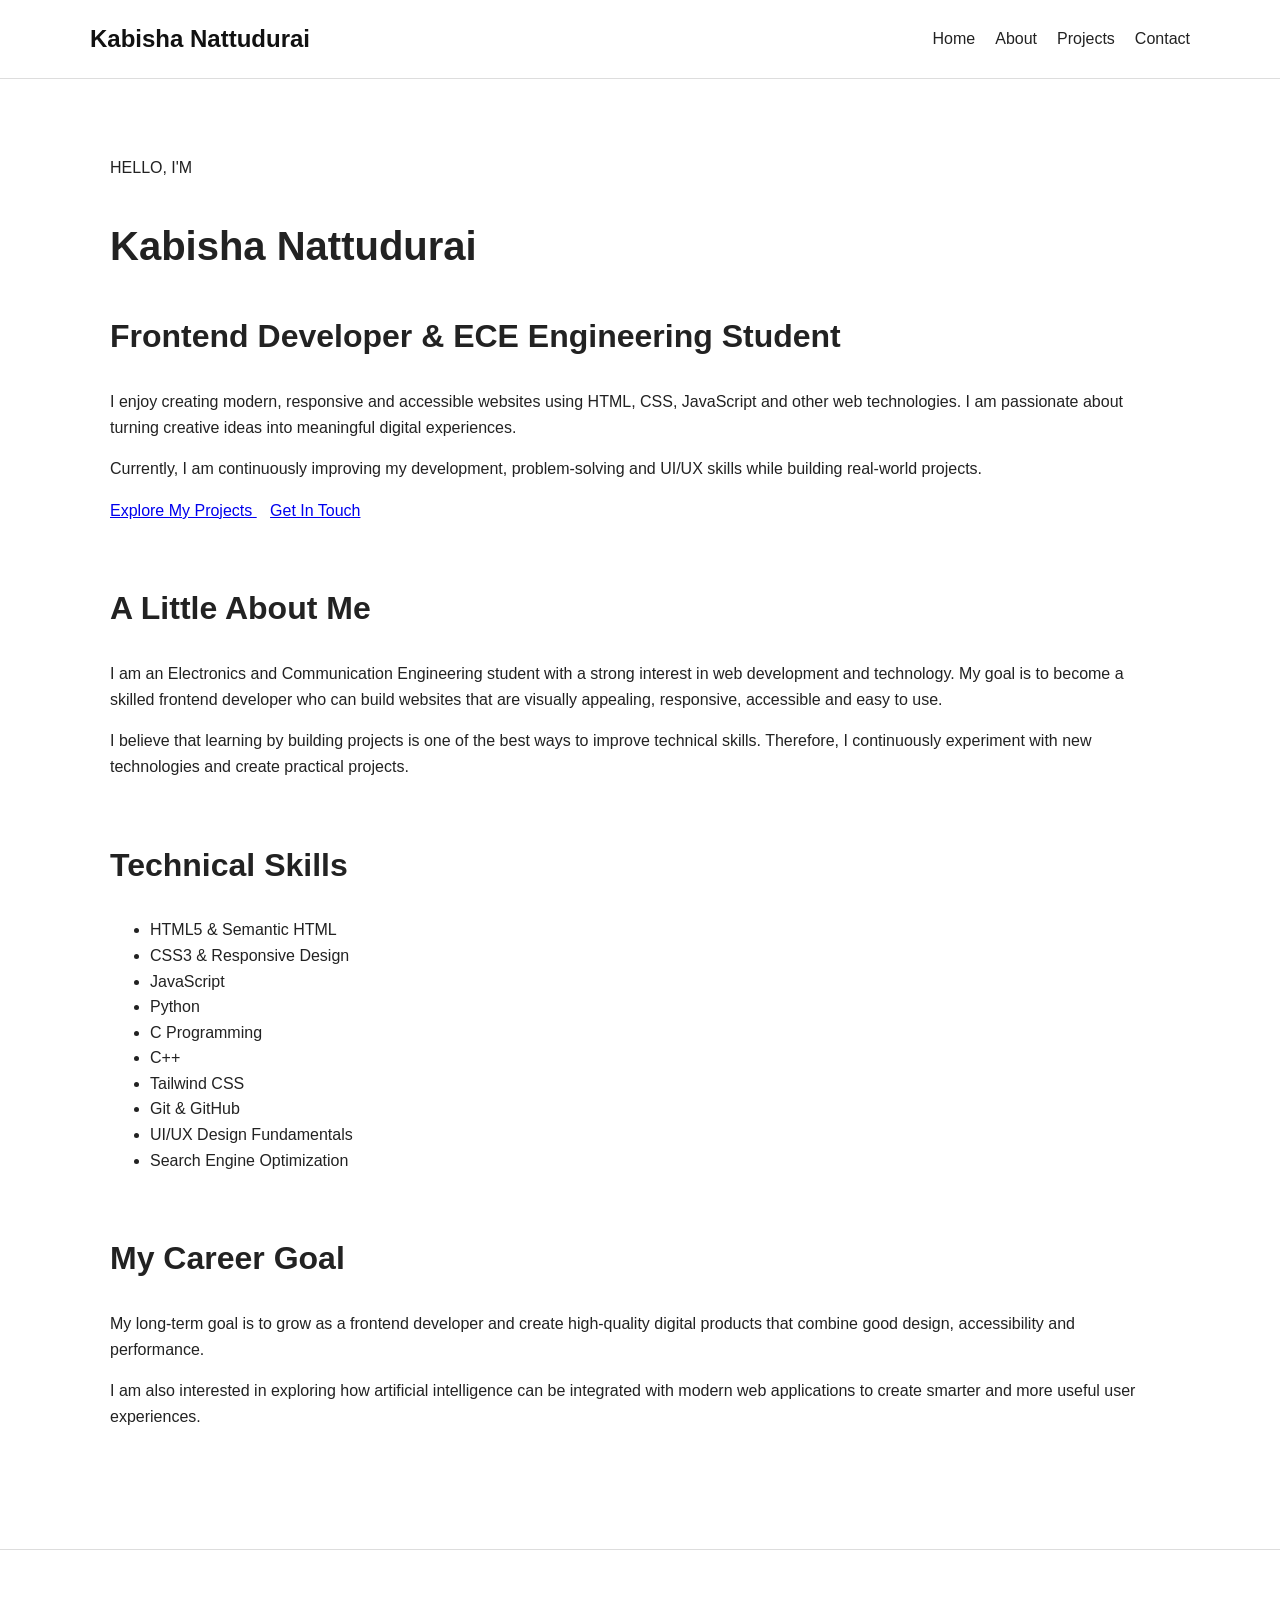
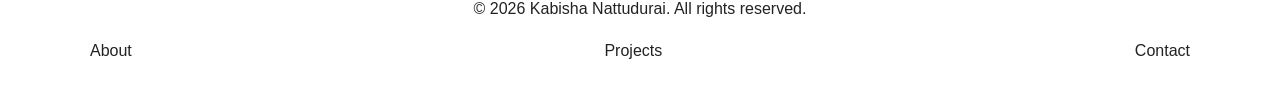
==== index.html @ 064befb1 "Create accessible semantic portfolio" ====
<!DOCTYPE html>
<html lang="en">

<head>
    <meta charset="UTF-8">

    <meta name="viewport" content="width=device-width, initial-scale=1.0">

    <meta name="description"
        content="Kabisha Nattudurai is an ECE engineering student and frontend developer passionate about creating responsive, accessible and user-friendly websites.">

    <meta name="keywords"
        content="Kabisha Nattudurai, frontend developer, web developer, ECE student, HTML, CSS, JavaScript, portfolio">

    <meta name="author" content="Kabisha Nattudurai">

    <meta name="robots" content="index, follow">

    <title>Kabisha Nattudurai | Frontend Developer</title>

    <link rel="stylesheet" href="css/style.css">
</head>

<body>

    <a class="skip-link" href="#main-content">
        Skip to main content
    </a>

    <header>

        <nav aria-label="Main navigation">

            <a href="index.html" class="logo">
                Kabisha Nattudurai
            </a>

            <ul>
                <li>
                    <a href="index.html" aria-current="page">
                        Home
                    </a>
                </li>

                <li>
                    <a href="about.html">
                        About
                    </a>
                </li>

                <li>
                    <a href="projects.html">
                        Projects
                    </a>
                </li>

                <li>
                    <a href="contact.html">
                        Contact
                    </a>
                </li>
            </ul>

        </nav>

    </header>


    <main id="main-content">

        <!-- Hero Section -->

        <section aria-labelledby="hero-title">

            <p>HELLO, I'M</p>

            <h1 id="hero-title">
                Kabisha Nattudurai
            </h1>

            <h2>
                Frontend Developer & ECE Engineering Student
            </h2>

            <p>
                I enjoy creating modern, responsive and accessible websites
                using HTML, CSS, JavaScript and other web technologies.
                I am passionate about turning creative ideas into
                meaningful digital experiences.
            </p>

            <p>
                Currently, I am continuously improving my development,
                problem-solving and UI/UX skills while building real-world
                projects.
            </p>

            <p>
                <a href="projects.html">
                    Explore My Projects
                </a>
                &nbsp;&nbsp;
                <a href="contact.html">
                    Get In Touch
                </a>
            </p>

        </section>


        <!-- Quick Introduction -->

        <section aria-labelledby="intro-title">

            <h2 id="intro-title">
                A Little About Me
            </h2>

            <p>
                I am an Electronics and Communication Engineering student
                with a strong interest in web development and technology.
                My goal is to become a skilled frontend developer who can
                build websites that are visually appealing, responsive,
                accessible and easy to use.
            </p>

            <p>
                I believe that learning by building projects is one of the
                best ways to improve technical skills. Therefore, I
                continuously experiment with new technologies and create
                practical projects.
            </p>

        </section>


        <!-- Skills -->

        <section aria-labelledby="skills-title">

            <h2 id="skills-title">
                Technical Skills
            </h2>

            <ul>
                <li>HTML5 & Semantic HTML</li>
                <li>CSS3 & Responsive Design</li>
                <li>JavaScript</li>
                <li>Python</li>
                <li>C Programming</li>
                <li>C++</li>
                <li>Tailwind CSS</li>
                <li>Git & GitHub</li>
                <li>UI/UX Design Fundamentals</li>
                <li>Search Engine Optimization</li>
            </ul>

        </section>


        <!-- Career Goal -->

        <section aria-labelledby="goal-title">

            <h2 id="goal-title">
                My Career Goal
            </h2>

            <p>
                My long-term goal is to grow as a frontend developer and
                create high-quality digital products that combine good
                design, accessibility and performance.
            </p>

            <p>
                I am also interested in exploring how artificial intelligence
                can be integrated with modern web applications to create
                smarter and more useful user experiences.
            </p>

        </section>

    </main>


    <footer>

        <p>
            &copy; 2026 Kabisha Nattudurai.
            All rights reserved.
        </p>

        <nav aria-label="Footer navigation">

            <a href="about.html">
                About
            </a>

            <a href="projects.html">
                Projects
            </a>

            <a href="contact.html">
                Contact
            </a>

        </nav>

    </footer>

</body>

</html>
---- css/style.css ----
/* Reset */

* {
    box-sizing: border-box;
}

html {
    scroll-behavior: smooth;
}

body {
    margin: 0;
    font-family: Arial, sans-serif;
    line-height: 1.6;
    background: #ffffff;
    color: #222222;
}

/* Skip link */

.skip-link {
    position: absolute;
    left: -9999px;
    top: 10px;
    padding: 10px;
    background: #000;
    color: #fff;
    text-decoration: none;
}

.skip-link:focus {
    left: 10px;
    z-index: 1000;
}

/* Header */

header {
    padding: 20px;
    border-bottom: 1px solid #ddd;
}

nav {
    max-width: 1100px;
    margin: auto;
    display: flex;
    justify-content: space-between;
    align-items: center;
    gap: 20px;
}

.logo {
    font-size: 1.5rem;
    font-weight: bold;
    color: #111;
    text-decoration: none;
}

nav ul {
    display: flex;
    gap: 20px;
    list-style: none;
    margin: 0;
    padding: 0;
}

nav a {
    color: #222;
    text-decoration: none;
}

nav a:hover,
nav a:focus {
    text-decoration: underline;
}

/* Main */

main {
    max-width: 1100px;
    margin: auto;
    padding: 60px 20px;
}

section {
    margin-bottom: 60px;
}

h1 {
    font-size: 2.5rem;
}

h2 {
    font-size: 2rem;
}

h3 {
    font-size: 1.4rem;
}

/* Project cards */

article {
    margin-bottom: 30px;
    padding: 25px;
    border: 1px solid #ddd;
}

/* Form */

form {
    max-width: 650px;
}

form div {
    margin-bottom: 20px;
}

label {
    display: block;
    margin-bottom: 8px;
    font-weight: bold;
}

input,
textarea {
    width: 100%;
    padding: 12px;
    font: inherit;
    border: 2px solid #555;
    border-radius: 4px;
}

button {
    padding: 12px 24px;
    border: none;
    border-radius: 4px;
    background: #111;
    color: #fff;
    font: inherit;
    cursor: pointer;
}

/* Keyboard focus */

a:focus-visible,
input:focus-visible,
textarea:focus-visible,
button:focus-visible {
    outline: 3px solid #005fcc;
    outline-offset: 3px;
}

/* Footer */

footer {
    padding: 30px 20px;
    text-align: center;
    border-top: 1px solid #ddd;
}

/* Mobile */

@media (max-width: 600px) {

    nav {
        flex-direction: column;
    }

    nav ul {
        flex-direction: column;
        text-align: center;
    }

    main {
        padding: 40px 15px;
    }

    h1 {
        font-size: 2rem;
    }

}
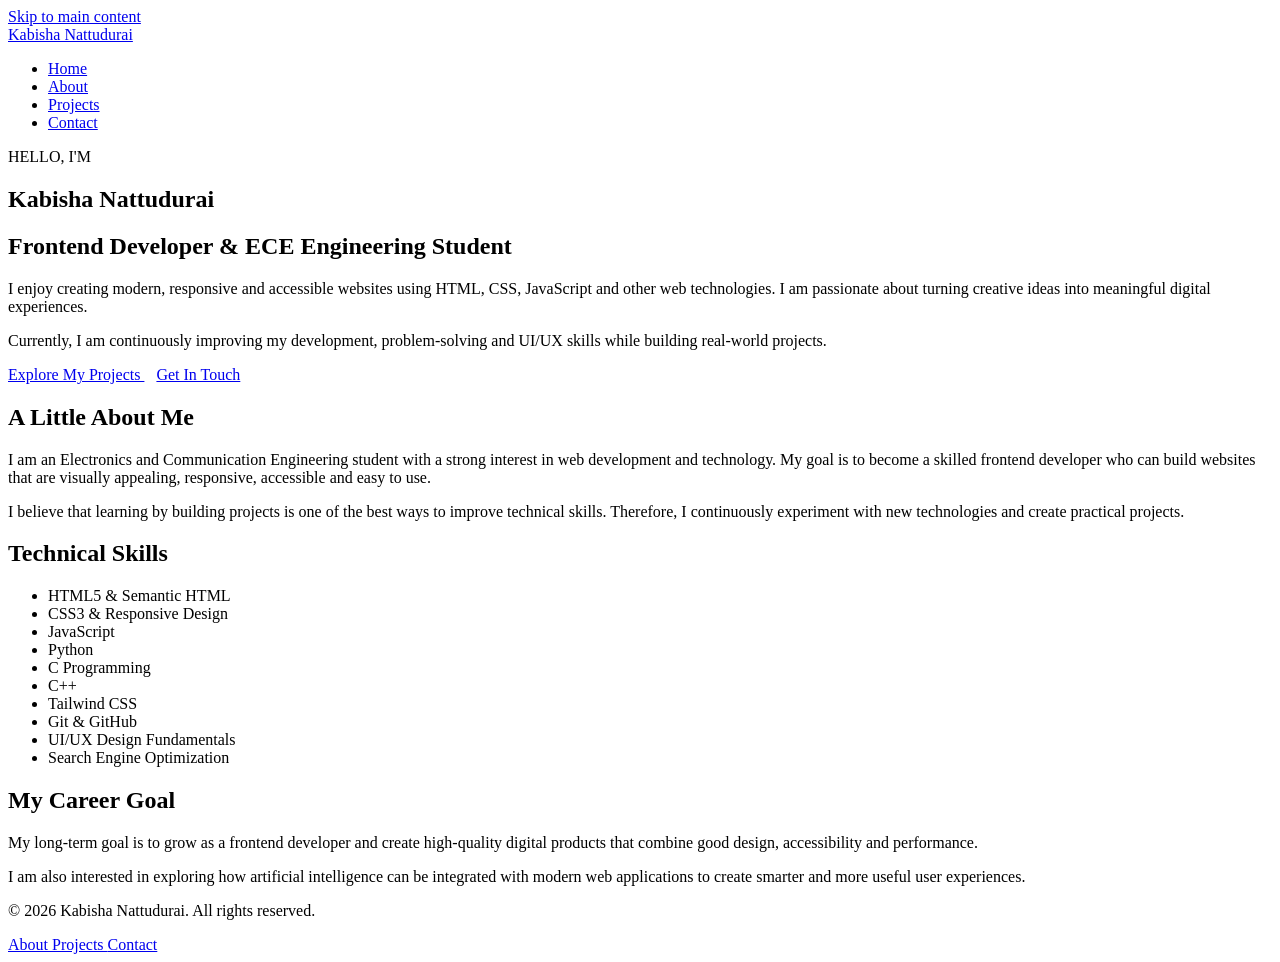
==== commit 0bc3df55: "Remove CSS file" ====
--- a/index.html
+++ b/index.html
@@ -19,7 +19,6 @@
 
     <title>Kabisha Nattudurai | Frontend Developer</title>
 
-    <link rel="stylesheet" href="css/style.css">
 </head>
 
 <body>
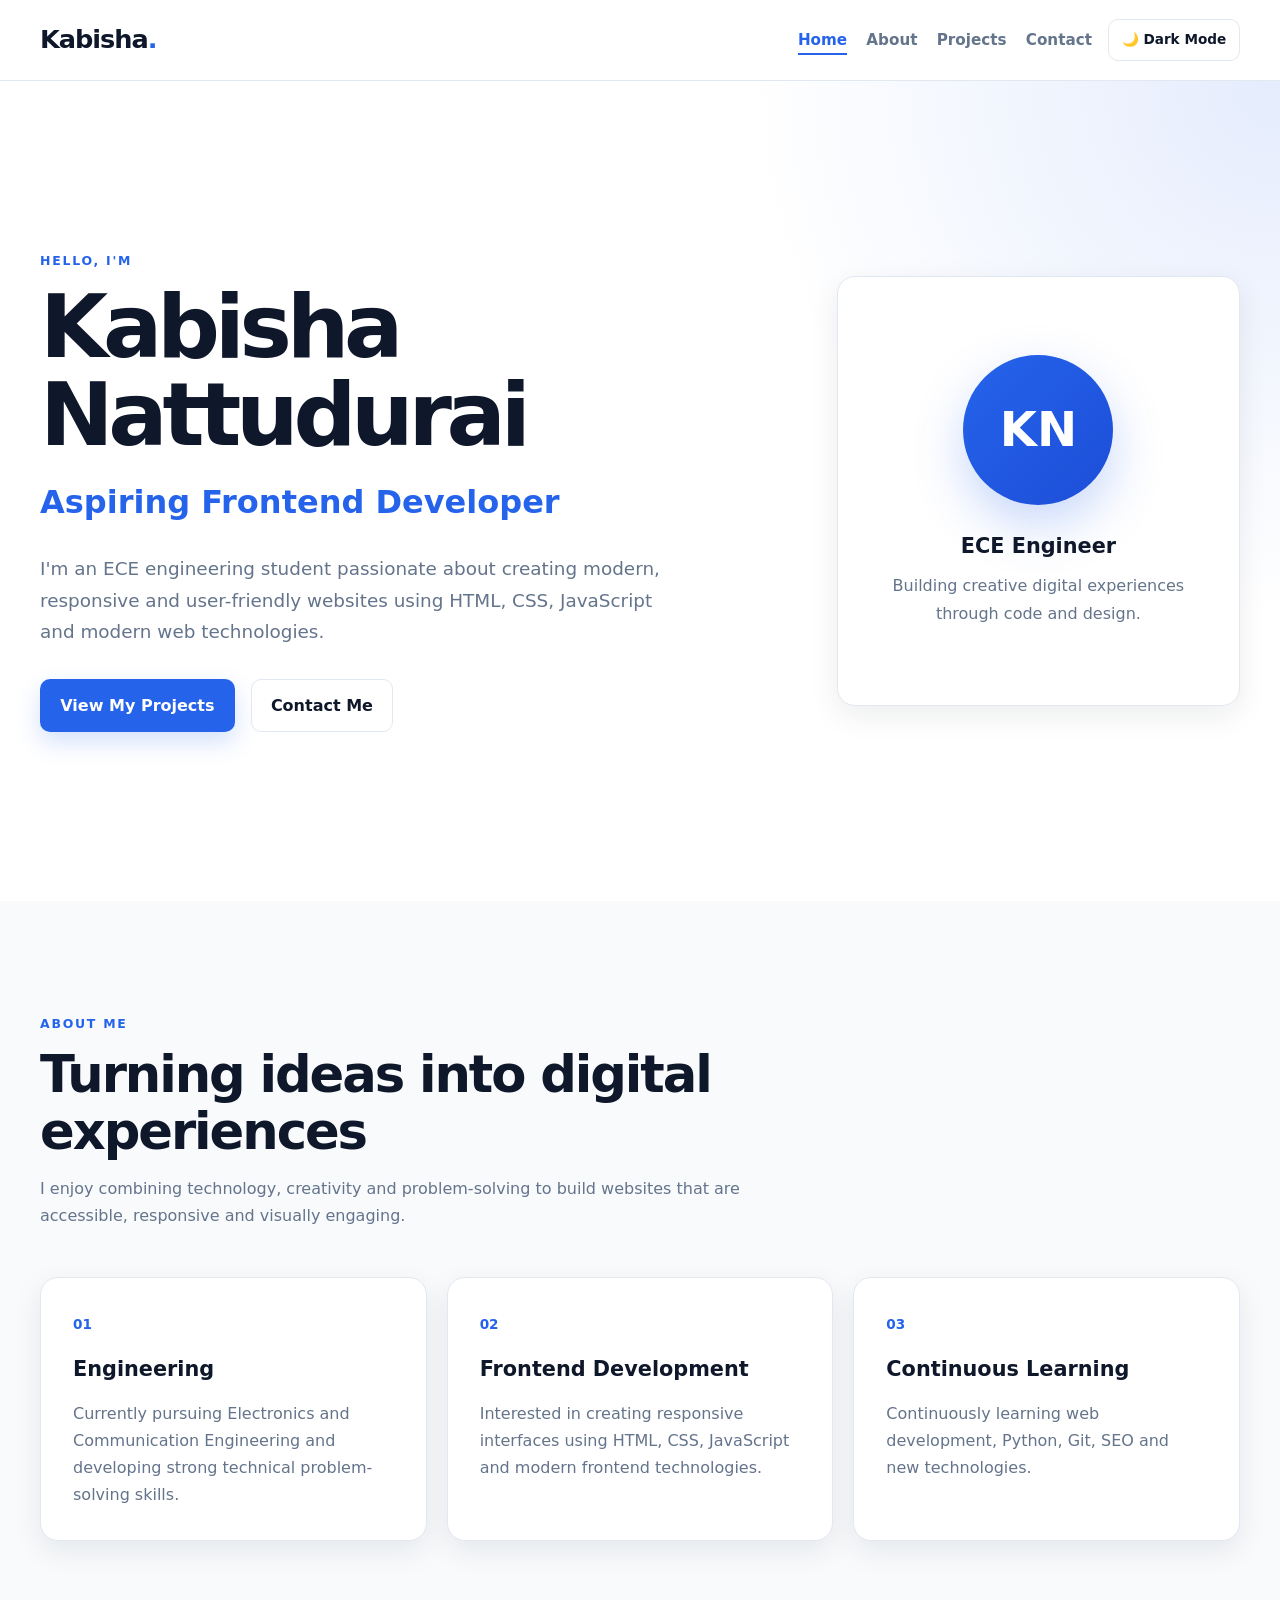
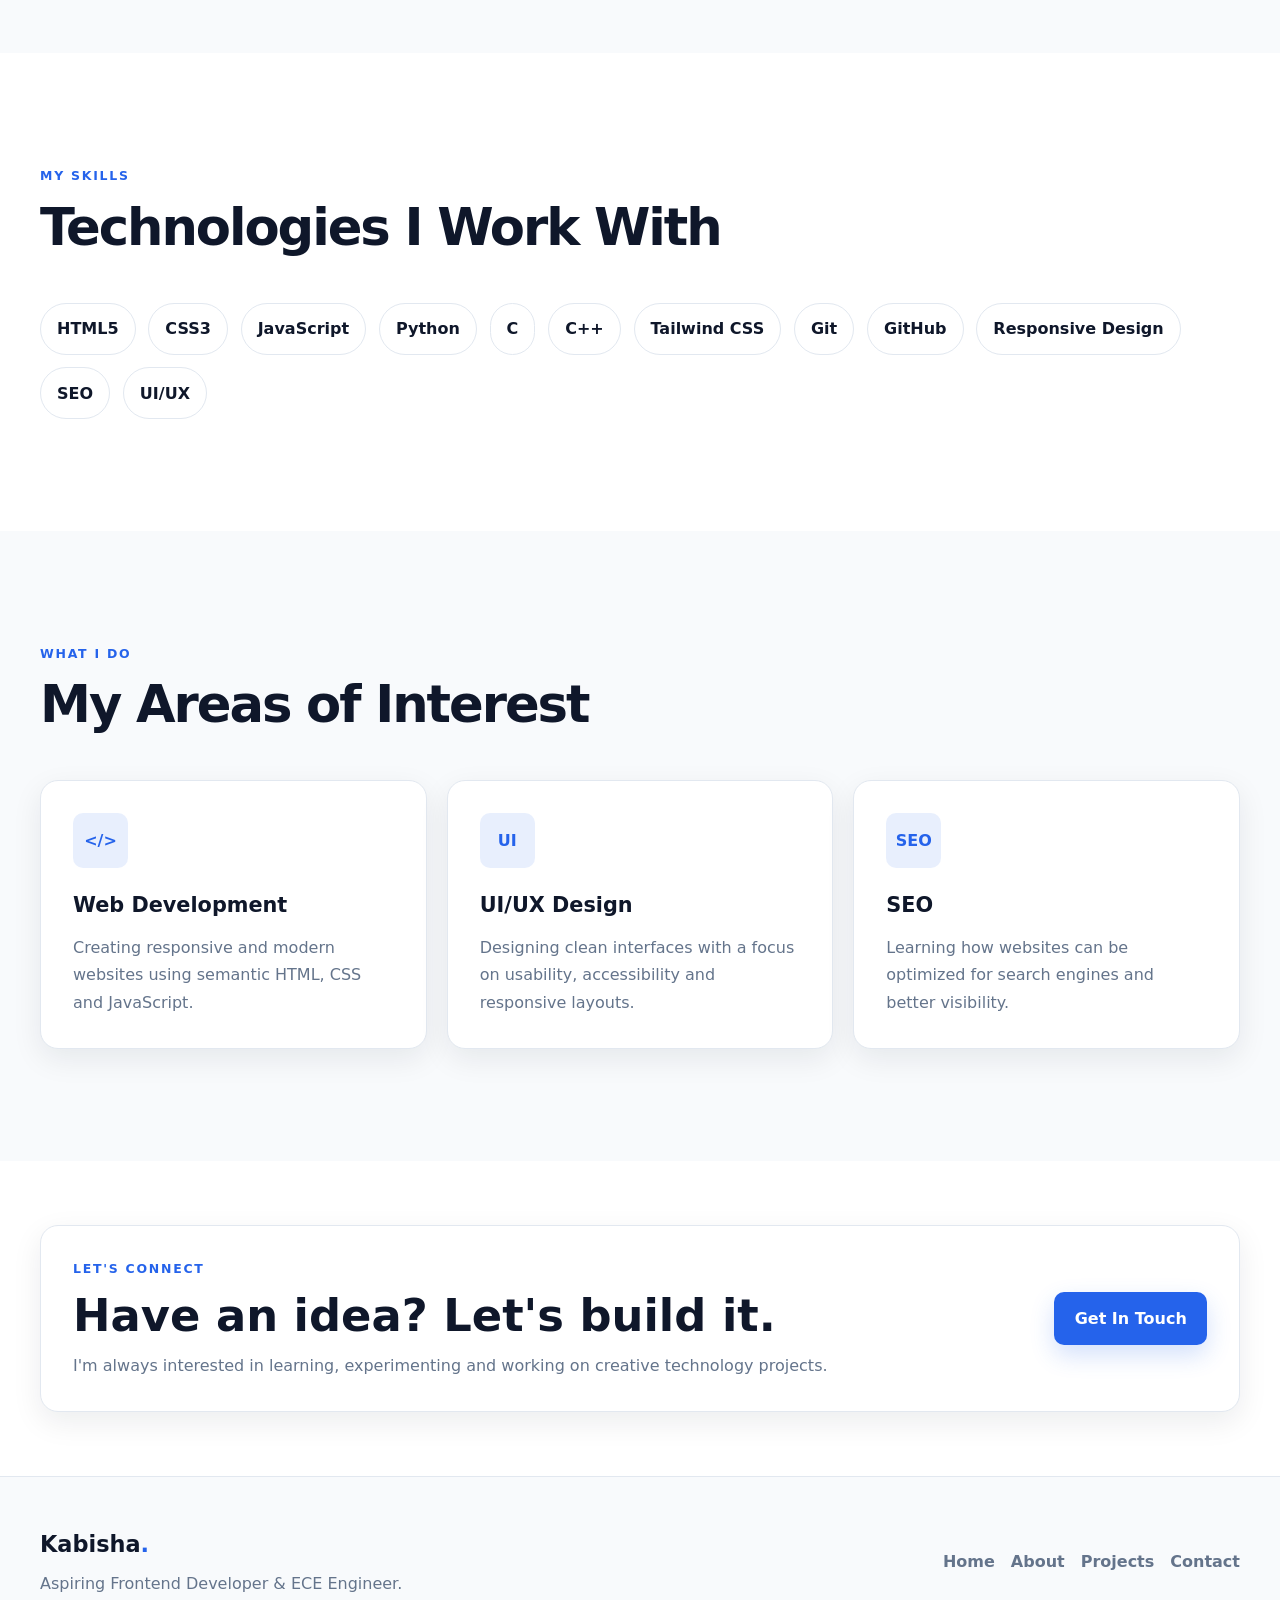
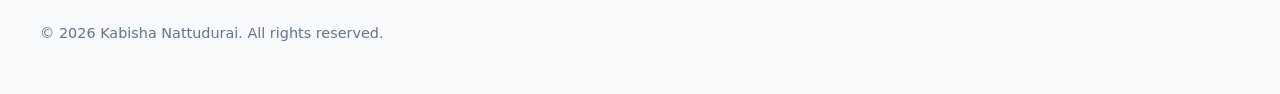
==== commit 6d3fd02a: "Complete responsive portfolio with dark mode" ====
--- a/index.html
+++ b/index.html
@@ -1,214 +1,475 @@
-
 <!DOCTYPE html>
 <html lang="en">
-
 <head>
     <meta charset="UTF-8">
 
-    <meta name="viewport" content="width=device-width, initial-scale=1.0">
+    <meta name="viewport"
+          content="width=device-width, initial-scale=1.0">
 
     <meta name="description"
-        content="Kabisha Nattudurai is an ECE engineering student and frontend developer passionate about creating responsive, accessible and user-friendly websites.">
+          content="Portfolio of Kabisha Nattudurai, an ECE engineering student and aspiring frontend developer.">
 
     <meta name="keywords"
-        content="Kabisha Nattudurai, frontend developer, web developer, ECE student, HTML, CSS, JavaScript, portfolio">
-
-    <meta name="author" content="Kabisha Nattudurai">
-
-    <meta name="robots" content="index, follow">
+          content="Kabisha Nattudurai, frontend developer, web developer, ECE student, HTML, CSS, JavaScript">
+
+    <meta name="author"
+          content="Kabisha Nattudurai">
+
+    <meta name="theme-color"
+          content="#2563eb">
 
     <title>Kabisha Nattudurai | Frontend Developer</title>
 
+    <link rel="stylesheet" href="./css/style.css">
 </head>
 
 <body>
 
+    <!-- Skip Link -->
     <a class="skip-link" href="#main-content">
         Skip to main content
     </a>
 
-    <header>
-
-        <nav aria-label="Main navigation">
-
-            <a href="index.html" class="logo">
-                Kabisha Nattudurai
+    <!-- Header -->
+    <header class="site-header">
+
+        <div class="container header-container">
+
+            <a href="index.html" class="logo" aria-label="Kabisha home">
+                Kabisha<span>.</span>
             </a>
 
-            <ul>
-                <li>
-                    <a href="index.html" aria-current="page">
-                        Home
-                    </a>
-                </li>
-
-                <li>
-                    <a href="about.html">
-                        About
-                    </a>
-                </li>
-
-                <li>
-                    <a href="projects.html">
-                        Projects
-                    </a>
-                </li>
-
-                <li>
-                    <a href="contact.html">
-                        Contact
-                    </a>
-                </li>
-            </ul>
-
-        </nav>
+            <nav class="main-nav" aria-label="Main navigation">
+
+                <ul class="nav-list">
+
+                    <li>
+                        <a href="index.html" class="active">
+                            Home
+                        </a>
+                    </li>
+
+                    <li>
+                        <a href="about.html">
+                            About
+                        </a>
+                    </li>
+
+                    <li>
+                        <a href="projects.html">
+                            Projects
+                        </a>
+                    </li>
+
+                    <li>
+                        <a href="contact.html">
+                            Contact
+                        </a>
+                    </li>
+
+                </ul>
+
+                <!-- Theme Toggle -->
+                <button
+                    type="button"
+                    id="theme-toggle"
+                    class="theme-toggle"
+                    aria-label="Switch to dark mode"
+                    aria-pressed="false">
+
+                    🌙 Dark Mode
+
+                </button>
+
+            </nav>
+
+        </div>
 
     </header>
 
 
+    <!-- Main -->
     <main id="main-content">
 
         <!-- Hero Section -->
-
-        <section aria-labelledby="hero-title">
-
-            <p>HELLO, I'M</p>
-
-            <h1 id="hero-title">
-                Kabisha Nattudurai
-            </h1>
-
-            <h2>
-                Frontend Developer & ECE Engineering Student
-            </h2>
-
-            <p>
-                I enjoy creating modern, responsive and accessible websites
-                using HTML, CSS, JavaScript and other web technologies.
-                I am passionate about turning creative ideas into
-                meaningful digital experiences.
-            </p>
-
-            <p>
-                Currently, I am continuously improving my development,
-                problem-solving and UI/UX skills while building real-world
-                projects.
-            </p>
-
-            <p>
-                <a href="projects.html">
-                    Explore My Projects
-                </a>
-                &nbsp;&nbsp;
-                <a href="contact.html">
+        <section class="hero" aria-labelledby="hero-title">
+
+            <div class="container hero-grid">
+
+                <div class="hero-content">
+
+                    <p class="eyebrow">
+                        Hello, I'm
+                    </p>
+
+                    <h1 id="hero-title">
+                        Kabisha Nattudurai
+                    </h1>
+
+                    <h2>
+                        Aspiring Frontend Developer
+                    </h2>
+
+                    <p class="hero-description">
+                        I'm an ECE engineering student passionate about
+                        creating modern, responsive and user-friendly
+                        websites using HTML, CSS, JavaScript and modern
+                        web technologies.
+                    </p>
+
+                    <div class="hero-actions">
+
+                        <a href="projects.html"
+                           class="btn btn-primary">
+                            View My Projects
+                        </a>
+
+                        <a href="contact.html"
+                           class="btn btn-secondary">
+                            Contact Me
+                        </a>
+
+                    </div>
+
+                </div>
+
+
+                <div class="hero-card">
+
+                    <div class="profile-circle"
+                         aria-hidden="true">
+                        KN
+                    </div>
+
+                    <p class="hero-card-title">
+                        ECE Engineer
+                    </p>
+
+                    <p class="hero-card-text">
+                        Building creative digital experiences
+                        through code and design.
+                    </p>
+
+                </div>
+
+            </div>
+
+        </section>
+
+
+        <!-- About Preview -->
+        <section class="section about-preview"
+                 aria-labelledby="about-heading">
+
+            <div class="container">
+
+                <div class="section-heading">
+
+                    <p class="eyebrow">
+                        About Me
+                    </p>
+
+                    <h2 id="about-heading">
+                        Turning ideas into digital experiences
+                    </h2>
+
+                    <p>
+                        I enjoy combining technology, creativity and
+                        problem-solving to build websites that are
+                        accessible, responsive and visually engaging.
+                    </p>
+
+                </div>
+
+
+                <div class="about-grid">
+
+                    <article class="info-card">
+
+                        <span class="card-number">
+                            01
+                        </span>
+
+                        <h3>
+                            Engineering
+                        </h3>
+
+                        <p>
+                            Currently pursuing Electronics and
+                            Communication Engineering and developing
+                            strong technical problem-solving skills.
+                        </p>
+
+                    </article>
+
+
+                    <article class="info-card">
+
+                        <span class="card-number">
+                            02
+                        </span>
+
+                        <h3>
+                            Frontend Development
+                        </h3>
+
+                        <p>
+                            Interested in creating responsive interfaces
+                            using HTML, CSS, JavaScript and modern
+                            frontend technologies.
+                        </p>
+
+                    </article>
+
+
+                    <article class="info-card">
+
+                        <span class="card-number">
+                            03
+                        </span>
+
+                        <h3>
+                            Continuous Learning
+                        </h3>
+
+                        <p>
+                            Continuously learning web development,
+                            Python, Git, SEO and new technologies.
+                        </p>
+
+                    </article>
+
+                </div>
+
+            </div>
+
+        </section>
+
+
+        <!-- Skills -->
+        <section class="section skills-section"
+                 aria-labelledby="skills-heading">
+
+            <div class="container">
+
+                <div class="section-heading">
+
+                    <p class="eyebrow">
+                        My Skills
+                    </p>
+
+                    <h2 id="skills-heading">
+                        Technologies I Work With
+                    </h2>
+
+                </div>
+
+
+                <div class="skills-grid">
+
+                    <span class="skill">HTML5</span>
+                    <span class="skill">CSS3</span>
+                    <span class="skill">JavaScript</span>
+                    <span class="skill">Python</span>
+                    <span class="skill">C</span>
+                    <span class="skill">C++</span>
+                    <span class="skill">Tailwind CSS</span>
+                    <span class="skill">Git</span>
+                    <span class="skill">GitHub</span>
+                    <span class="skill">Responsive Design</span>
+                    <span class="skill">SEO</span>
+                    <span class="skill">UI/UX</span>
+
+                </div>
+
+            </div>
+
+        </section>
+
+
+        <!-- What I Do -->
+        <section class="section services-section"
+                 aria-labelledby="services-heading">
+
+            <div class="container">
+
+                <div class="section-heading">
+
+                    <p class="eyebrow">
+                        What I Do
+                    </p>
+
+                    <h2 id="services-heading">
+                        My Areas of Interest
+                    </h2>
+
+                </div>
+
+
+                <div class="services-grid">
+
+                    <article class="service-card">
+
+                        <div class="service-icon"
+                             aria-hidden="true">
+                            &lt;/&gt;
+                        </div>
+
+                        <h3>
+                            Web Development
+                        </h3>
+
+                        <p>
+                            Creating responsive and modern websites
+                            using semantic HTML, CSS and JavaScript.
+                        </p>
+
+                    </article>
+
+
+                    <article class="service-card">
+
+                        <div class="service-icon"
+                             aria-hidden="true">
+                            UI
+                        </div>
+
+                        <h3>
+                            UI/UX Design
+                        </h3>
+
+                        <p>
+                            Designing clean interfaces with a focus
+                            on usability, accessibility and responsive
+                            layouts.
+                        </p>
+
+                    </article>
+
+
+                    <article class="service-card">
+
+                        <div class="service-icon"
+                             aria-hidden="true">
+                            SEO
+                        </div>
+
+                        <h3>
+                            SEO
+                        </h3>
+
+                        <p>
+                            Learning how websites can be optimized
+                            for search engines and better visibility.
+                        </p>
+
+                    </article>
+
+                </div>
+
+            </div>
+
+        </section>
+
+
+        <!-- CTA -->
+        <section class="cta-section"
+                 aria-labelledby="cta-heading">
+
+            <div class="container cta-container">
+
+                <div>
+
+                    <p class="eyebrow">
+                        Let's Connect
+                    </p>
+
+                    <h2 id="cta-heading">
+                        Have an idea? Let's build it.
+                    </h2>
+
+                    <p>
+                        I'm always interested in learning,
+                        experimenting and working on creative
+                        technology projects.
+                    </p>
+
+                </div>
+
+                <a href="contact.html"
+                   class="btn btn-primary">
                     Get In Touch
                 </a>
+
+            </div>
+
+        </section>
+
+    </main>
+
+
+    <!-- Footer -->
+    <footer class="site-footer">
+
+        <div class="container footer-container">
+
+            <div>
+
+                <p class="footer-logo">
+                    Kabisha<span>.</span>
+                </p>
+
+                <p>
+                    Aspiring Frontend Developer & ECE Engineer.
+                </p>
+
+            </div>
+
+
+            <nav aria-label="Footer navigation">
+
+                <ul class="footer-links">
+
+                    <li>
+                        <a href="index.html">
+                            Home
+                        </a>
+                    </li>
+
+                    <li>
+                        <a href="about.html">
+                            About
+                        </a>
+                    </li>
+
+                    <li>
+                        <a href="projects.html">
+                            Projects
+                        </a>
+                    </li>
+
+                    <li>
+                        <a href="contact.html">
+                            Contact
+                        </a>
+                    </li>
+
+                </ul>
+
+            </nav>
+
+
+            <p class="copyright">
+                © 2026 Kabisha Nattudurai. All rights reserved.
             </p>
 
-        </section>
-
-
-        <!-- Quick Introduction -->
-
-        <section aria-labelledby="intro-title">
-
-            <h2 id="intro-title">
-                A Little About Me
-            </h2>
-
-            <p>
-                I am an Electronics and Communication Engineering student
-                with a strong interest in web development and technology.
-                My goal is to become a skilled frontend developer who can
-                build websites that are visually appealing, responsive,
-                accessible and easy to use.
-            </p>
-
-            <p>
-                I believe that learning by building projects is one of the
-                best ways to improve technical skills. Therefore, I
-                continuously experiment with new technologies and create
-                practical projects.
-            </p>
-
-        </section>
-
-
-        <!-- Skills -->
-
-        <section aria-labelledby="skills-title">
-
-            <h2 id="skills-title">
-                Technical Skills
-            </h2>
-
-            <ul>
-                <li>HTML5 & Semantic HTML</li>
-                <li>CSS3 & Responsive Design</li>
-                <li>JavaScript</li>
-                <li>Python</li>
-                <li>C Programming</li>
-                <li>C++</li>
-                <li>Tailwind CSS</li>
-                <li>Git & GitHub</li>
-                <li>UI/UX Design Fundamentals</li>
-                <li>Search Engine Optimization</li>
-            </ul>
-
-        </section>
-
-
-        <!-- Career Goal -->
-
-        <section aria-labelledby="goal-title">
-
-            <h2 id="goal-title">
-                My Career Goal
-            </h2>
-
-            <p>
-                My long-term goal is to grow as a frontend developer and
-                create high-quality digital products that combine good
-                design, accessibility and performance.
-            </p>
-
-            <p>
-                I am also interested in exploring how artificial intelligence
-                can be integrated with modern web applications to create
-                smarter and more useful user experiences.
-            </p>
-
-        </section>
-
-    </main>
-
-
-    <footer>
-
-        <p>
-            &copy; 2026 Kabisha Nattudurai.
-            All rights reserved.
-        </p>
-
-        <nav aria-label="Footer navigation">
-
-            <a href="about.html">
-                About
-            </a>
-
-            <a href="projects.html">
-                Projects
-            </a>
-
-            <a href="contact.html">
-                Contact
-            </a>
-
-        </nav>
+        </div>
 
     </footer>
 
+
+    <!-- JavaScript -->
+    <script src="./js/script.js"></script>
+
 </body>
-
-</html>
-
+</html>
--- a/css/style.css
+++ b/css/style.css
@@ -0,0 +1,1533 @@
+/* =========================================================
+   KABISHA PORTFOLIO
+   Advanced CSS3 & Responsive Architecture
+   ========================================================= */
+
+
+/* =========================================================
+   1. CSS VARIABLES
+   ========================================================= */
+
+:root {
+
+    --bg-color: #ffffff;
+    --surface-color: #f8fafc;
+    --card-color: #ffffff;
+
+    --text-color: #0f172a;
+    --muted-color: #64748b;
+
+    --primary-color: #2563eb;
+    --primary-dark: #1d4ed8;
+
+    --border-color: #e2e8f0;
+
+    --shadow:
+        0 10px 30px rgba(15, 23, 42, 0.08);
+
+    --shadow-hover:
+        0 20px 45px rgba(15, 23, 42, 0.14);
+
+    --radius: 18px;
+    --radius-small: 10px;
+
+    --max-width: 1200px;
+
+    --transition:
+        0.3s ease;
+
+}
+
+
+/* =========================================================
+   DARK THEME
+   ========================================================= */
+
+[data-theme="dark"] {
+
+    --bg-color: #0f172a;
+    --surface-color: #111827;
+    --card-color: #1e293b;
+
+    --text-color: #f8fafc;
+    --muted-color: #cbd5e1;
+
+    --primary-color: #60a5fa;
+    --primary-dark: #93c5fd;
+
+    --border-color: #334155;
+
+    --shadow:
+        0 10px 30px rgba(0, 0, 0, 0.3);
+
+    --shadow-hover:
+        0 20px 45px rgba(0, 0, 0, 0.45);
+
+}
+
+
+/* =========================================================
+   2. RESET
+   ========================================================= */
+
+* {
+    margin: 0;
+    padding: 0;
+    box-sizing: border-box;
+}
+
+
+html {
+    scroll-behavior: smooth;
+}
+
+
+body {
+
+    font-family:
+        Inter,
+        system-ui,
+        -apple-system,
+        BlinkMacSystemFont,
+        "Segoe UI",
+        sans-serif;
+
+    background-color: var(--bg-color);
+    color: var(--text-color);
+
+    line-height: 1.7;
+
+    transition:
+        background-color var(--transition),
+        color var(--transition);
+
+}
+
+
+/* =========================================================
+   3. GLOBAL ELEMENTS
+   ========================================================= */
+
+img {
+    max-width: 100%;
+    display: block;
+}
+
+
+a {
+    color: inherit;
+    text-decoration: none;
+}
+
+
+button,
+a {
+    -webkit-tap-highlight-color: transparent;
+}
+
+
+button {
+    font: inherit;
+}
+
+
+ul {
+    list-style: none;
+}
+
+
+p {
+    color: var(--muted-color);
+}
+
+
+/* =========================================================
+   4. CONTAINER
+   ========================================================= */
+
+.container {
+
+    width: min(
+        100% - 2rem,
+        var(--max-width)
+    );
+
+    margin-inline: auto;
+
+}
+
+
+/* =========================================================
+   5. ACCESSIBILITY
+   ========================================================= */
+
+.skip-link {
+
+    position: fixed;
+
+    top: -100px;
+    left: 1rem;
+
+    z-index: 9999;
+
+    background: var(--primary-color);
+    color: #ffffff;
+
+    padding: 0.75rem 1rem;
+
+    border-radius: var(--radius-small);
+
+    transition: top 0.2s ease;
+
+}
+
+
+.skip-link:focus {
+    top: 1rem;
+}
+
+
+:focus-visible {
+
+    outline:
+        3px solid var(--primary-color);
+
+    outline-offset: 4px;
+
+}
+
+
+/* =========================================================
+   6. HEADER
+   ========================================================= */
+
+.site-header {
+
+    position: sticky;
+
+    top: 0;
+
+    z-index: 1000;
+
+    background-color: var(--bg-color);
+
+    border-bottom:
+        1px solid var(--border-color);
+
+    transition:
+        background-color var(--transition);
+
+}
+
+
+.header-container {
+
+    min-height: 72px;
+
+    display: flex;
+
+    align-items: center;
+
+    justify-content: space-between;
+
+    gap: 1rem;
+
+}
+
+
+.logo {
+
+    font-size: 1.6rem;
+
+    font-weight: 800;
+
+    letter-spacing: -0.04em;
+
+}
+
+
+.logo span,
+.footer-logo span {
+
+    color: var(--primary-color);
+
+}
+
+
+.main-nav {
+
+    display: flex;
+
+    align-items: center;
+
+    gap: 1rem;
+
+}
+
+
+.nav-list {
+
+    display: flex;
+
+    align-items: center;
+
+    gap: 1.2rem;
+
+}
+
+
+.nav-list a {
+
+    position: relative;
+
+    color: var(--muted-color);
+
+    font-size: 0.95rem;
+
+    font-weight: 600;
+
+    transition:
+        color var(--transition);
+
+}
+
+
+.nav-list a:hover,
+.nav-list a.active {
+
+    color: var(--primary-color);
+
+}
+
+
+.nav-list a::after {
+
+    content: "";
+
+    position: absolute;
+
+    left: 0;
+    bottom: -6px;
+
+    width: 0;
+    height: 2px;
+
+    background: var(--primary-color);
+
+    transition:
+        width var(--transition);
+
+}
+
+
+.nav-list a:hover::after,
+.nav-list a.active::after {
+
+    width: 100%;
+
+}
+
+
+/* =========================================================
+   7. THEME BUTTON
+   ========================================================= */
+
+.theme-toggle {
+
+    border:
+        1px solid var(--border-color);
+
+    background:
+        var(--card-color);
+
+    color:
+        var(--text-color);
+
+    padding:
+        0.55rem 0.8rem;
+
+    border-radius:
+        var(--radius-small);
+
+    cursor: pointer;
+
+    font-size: 0.85rem;
+
+    font-weight: 600;
+
+    transition:
+        background-color var(--transition),
+        color var(--transition),
+        border-color var(--transition),
+        transform var(--transition);
+
+}
+
+
+.theme-toggle:hover {
+
+    transform: translateY(-2px);
+
+    border-color:
+        var(--primary-color);
+
+    color:
+        var(--primary-color);
+
+}
+
+
+/* =========================================================
+   8. HERO
+   ========================================================= */
+
+.hero {
+
+    min-height:
+        calc(100vh - 72px);
+
+    display: flex;
+
+    align-items: center;
+
+    padding:
+        5rem 0;
+
+    background:
+        radial-gradient(
+            circle at top right,
+            rgba(37, 99, 235, 0.12),
+            transparent 35%
+        );
+
+}
+
+
+.hero-grid {
+
+    display: grid;
+
+    gap: 3rem;
+
+}
+
+
+.hero-content {
+
+    max-width: 720px;
+
+}
+
+
+.eyebrow {
+
+    color: var(--primary-color);
+
+    text-transform: uppercase;
+
+    letter-spacing: 0.14em;
+
+    font-size: 0.78rem;
+
+    font-weight: 800;
+
+    margin-bottom: 0.75rem;
+
+}
+
+
+.hero h1 {
+
+    font-size:
+        clamp(2.5rem, 8vw, 5.5rem);
+
+    line-height: 1;
+
+    letter-spacing: -0.06em;
+
+    margin-bottom: 1rem;
+
+}
+
+
+.hero h2 {
+
+    color: var(--primary-color);
+
+    font-size:
+        clamp(1.3rem, 3vw, 2rem);
+
+    margin-bottom: 1.5rem;
+
+}
+
+
+.hero-description {
+
+    max-width: 650px;
+
+    font-size:
+        clamp(1rem, 2vw, 1.15rem);
+
+    margin-bottom: 2rem;
+
+}
+
+
+.hero-actions {
+
+    display: flex;
+
+    flex-wrap: wrap;
+
+    gap: 1rem;
+
+}
+
+
+/* =========================================================
+   9. BUTTONS
+   ========================================================= */
+
+.btn {
+
+    display: inline-flex;
+
+    align-items: center;
+
+    justify-content: center;
+
+    min-height: 48px;
+
+    padding:
+        0.75rem 1.2rem;
+
+    border-radius:
+        var(--radius-small);
+
+    font-weight: 700;
+
+    border:
+        1px solid transparent;
+
+    transition:
+        transform var(--transition),
+        background-color var(--transition),
+        color var(--transition),
+        border-color var(--transition),
+        box-shadow var(--transition);
+
+}
+
+
+.btn:hover {
+
+    transform:
+        translateY(-3px);
+
+}
+
+
+.btn-primary {
+
+    background:
+        var(--primary-color);
+
+    color:
+        #ffffff;
+
+    box-shadow:
+        0 10px 25px
+        rgba(37, 99, 235, 0.2);
+
+}
+
+
+.btn-primary:hover {
+
+    background:
+        var(--primary-dark);
+
+}
+
+
+.btn-secondary {
+
+    border-color:
+        var(--border-color);
+
+    background:
+        var(--card-color);
+
+    color:
+        var(--text-color);
+
+}
+
+
+.btn-secondary:hover {
+
+    border-color:
+        var(--primary-color);
+
+    color:
+        var(--primary-color);
+
+}
+
+
+/* =========================================================
+   10. HERO CARD
+   ========================================================= */
+
+.hero-card {
+
+    min-height: 350px;
+
+    display: flex;
+
+    flex-direction: column;
+
+    align-items: center;
+
+    justify-content: center;
+
+    text-align: center;
+
+    padding: 2rem;
+
+    border:
+        1px solid var(--border-color);
+
+    border-radius:
+        var(--radius);
+
+    background:
+        var(--card-color);
+
+    box-shadow:
+        var(--shadow);
+
+}
+
+
+.profile-circle {
+
+    width: 150px;
+    height: 150px;
+
+    display: grid;
+
+    place-items: center;
+
+    margin-bottom: 1.5rem;
+
+    border-radius: 50%;
+
+    background:
+        linear-gradient(
+            135deg,
+            var(--primary-color),
+            var(--primary-dark)
+        );
+
+    color: #ffffff;
+
+    font-size: 3rem;
+
+    font-weight: 800;
+
+    box-shadow:
+        0 20px 50px
+        rgba(37, 99, 235, 0.25);
+
+}
+
+
+.hero-card-title {
+
+    color: var(--text-color);
+
+    font-size: 1.3rem;
+
+    font-weight: 800;
+
+    margin-bottom: 0.5rem;
+
+}
+
+
+/* =========================================================
+   11. SECTIONS
+   ========================================================= */
+
+.section {
+
+    padding:
+        5rem 0;
+
+}
+
+
+.about-preview,
+.services-section {
+
+    background:
+        var(--surface-color);
+
+}
+
+
+.section-heading {
+
+    max-width: 720px;
+
+    margin-bottom: 3rem;
+
+}
+
+
+.section-heading h2 {
+
+    font-size:
+        clamp(2rem, 5vw, 3.2rem);
+
+    line-height: 1.1;
+
+    letter-spacing: -0.04em;
+
+    margin-bottom: 1rem;
+
+}
+
+
+/* =========================================================
+   12. ABOUT GRID
+   ========================================================= */
+
+.about-grid {
+
+    display: grid;
+
+    grid-template-columns:
+        repeat(1, minmax(0, 1fr));
+
+    gap: 1.25rem;
+
+}
+
+
+.info-card {
+
+    position: relative;
+
+    padding: 2rem;
+
+    background:
+        var(--card-color);
+
+    border:
+        1px solid var(--border-color);
+
+    border-radius:
+        var(--radius);
+
+    box-shadow:
+        var(--shadow);
+
+    transition:
+        transform var(--transition),
+        box-shadow var(--transition),
+        border-color var(--transition);
+
+}
+
+
+.info-card:hover {
+
+    transform:
+        translateY(-7px);
+
+    box-shadow:
+        var(--shadow-hover);
+
+    border-color:
+        var(--primary-color);
+
+}
+
+
+.card-number {
+
+    display: inline-block;
+
+    color: var(--primary-color);
+
+    font-size: 0.85rem;
+
+    font-weight: 800;
+
+    margin-bottom: 1rem;
+
+}
+
+
+.info-card h3 {
+
+    font-size: 1.3rem;
+
+    margin-bottom: 0.75rem;
+
+}
+
+
+/* =========================================================
+   13. SKILLS
+   ========================================================= */
+
+.skills-grid {
+
+    display: flex;
+
+    flex-wrap: wrap;
+
+    gap: 0.8rem;
+
+}
+
+
+.skill {
+
+    padding:
+        0.7rem 1rem;
+
+    border:
+        1px solid var(--border-color);
+
+    border-radius:
+        999px;
+
+    background:
+        var(--card-color);
+
+    color:
+        var(--text-color);
+
+    font-weight: 600;
+
+    transition:
+        transform var(--transition),
+        border-color var(--transition),
+        color var(--transition);
+
+}
+
+
+.skill:hover {
+
+    transform:
+        translateY(-3px);
+
+    border-color:
+        var(--primary-color);
+
+    color:
+        var(--primary-color);
+
+}
+
+
+/* =========================================================
+   14. SERVICES GRID
+   ========================================================= */
+
+.services-grid {
+
+    display: grid;
+
+    grid-template-columns:
+        repeat(1, minmax(0, 1fr));
+
+    gap: 1.25rem;
+
+}
+
+
+.service-card {
+
+    padding: 2rem;
+
+    background:
+        var(--card-color);
+
+    border:
+        1px solid var(--border-color);
+
+    border-radius:
+        var(--radius);
+
+    box-shadow:
+        var(--shadow);
+
+    transition:
+        transform var(--transition),
+        box-shadow var(--transition);
+
+}
+
+
+.service-card:hover {
+
+    transform:
+        translateY(-7px);
+
+    box-shadow:
+        var(--shadow-hover);
+
+}
+
+
+.service-icon {
+
+    width: 55px;
+    height: 55px;
+
+    display: grid;
+
+    place-items: center;
+
+    margin-bottom: 1.2rem;
+
+    border-radius:
+        var(--radius-small);
+
+    background:
+        rgba(37, 99, 235, 0.1);
+
+    color:
+        var(--primary-color);
+
+    font-weight: 800;
+
+}
+
+
+.service-card h3 {
+
+    margin-bottom: 0.7rem;
+
+    font-size: 1.3rem;
+
+}
+
+
+/* =========================================================
+   15. CTA
+   ========================================================= */
+
+.cta-section {
+
+    padding:
+        4rem 0;
+
+}
+
+
+.cta-container {
+
+    display: flex;
+
+    flex-direction: column;
+
+    gap: 2rem;
+
+    padding:
+        2rem;
+
+    border:
+        1px solid var(--border-color);
+
+    border-radius:
+        var(--radius);
+
+    background:
+        var(--card-color);
+
+    box-shadow:
+        var(--shadow);
+
+}
+
+
+.cta-container h2 {
+
+    font-size:
+        clamp(1.8rem, 4vw, 2.8rem);
+
+    line-height: 1.1;
+
+    margin-bottom: 0.75rem;
+
+}
+
+
+/* =========================================================
+   16. FOOTER
+   ========================================================= */
+
+.site-footer {
+
+    border-top:
+        1px solid var(--border-color);
+
+    background:
+        var(--surface-color);
+
+    padding:
+        3rem 0;
+
+}
+
+
+.footer-container {
+
+    display: grid;
+
+    gap: 1.5rem;
+
+}
+
+
+.footer-logo {
+
+    color:
+        var(--text-color);
+
+    font-size: 1.4rem;
+
+    font-weight: 800;
+
+    margin-bottom: 0.4rem;
+
+}
+
+
+.footer-links {
+
+    display: flex;
+
+    flex-wrap: wrap;
+
+    gap: 1rem;
+
+}
+
+
+.footer-links a {
+
+    color:
+        var(--muted-color);
+
+    font-weight: 600;
+
+}
+
+
+.footer-links a:hover {
+
+    color:
+        var(--primary-color);
+
+}
+
+
+.copyright {
+
+    font-size:
+        0.9rem;
+
+}
+
+
+/* =========================================================
+   17. TABLET
+   ========================================================= */
+
+@media (min-width: 768px) {
+
+    .container {
+
+        width: min(
+            100% - 4rem,
+            var(--max-width)
+        );
+
+    }
+
+
+    .hero-grid {
+
+        grid-template-columns:
+            1.3fr 0.7fr;
+
+        align-items: center;
+
+    }
+
+
+    .about-grid {
+
+        grid-template-columns:
+            repeat(3, minmax(0, 1fr));
+
+    }
+
+
+    .services-grid {
+
+        grid-template-columns:
+            repeat(3, minmax(0, 1fr));
+
+    }
+
+
+    .cta-container {
+
+        flex-direction: row;
+
+        align-items: center;
+
+        justify-content: space-between;
+
+    }
+
+
+    .footer-container {
+
+        grid-template-columns:
+            1fr auto;
+
+        align-items: center;
+
+    }
+
+
+    .copyright {
+
+        grid-column:
+            1 / -1;
+
+    }
+
+}
+
+
+/* =========================================================
+   18. DESKTOP
+   ========================================================= */
+
+@media (min-width: 1024px) {
+
+    .header-container {
+
+        min-height: 80px;
+
+    }
+
+
+    .hero {
+
+        min-height:
+            calc(100vh - 80px);
+
+        padding:
+            6rem 0;
+
+    }
+
+
+    .hero-card {
+
+        min-height: 430px;
+
+    }
+
+
+    .section {
+
+        padding:
+            7rem 0;
+
+    }
+
+}
+
+
+/* =========================================================
+   19. LARGE DESKTOP
+   ========================================================= */
+
+@media (min-width: 1400px) {
+
+    .hero h1 {
+
+        font-size:
+            6rem;
+
+    }
+
+
+    .hero-description {
+
+        font-size:
+            1.2rem;
+
+    }
+
+}
+
+
+/* =========================================================
+   20. MOBILE NAVIGATION
+   ========================================================= */
+
+@media (max-width: 767px) {
+
+    .header-container {
+
+        flex-direction: column;
+
+        padding:
+            1rem 0;
+
+    }
+
+
+    .main-nav {
+
+        width: 100%;
+
+        flex-wrap: wrap;
+
+        justify-content: center;
+
+    }
+
+
+    .nav-list {
+
+        flex-wrap: wrap;
+
+        justify-content: center;
+
+        gap: 0.8rem 1rem;
+
+    }
+
+
+    .theme-toggle {
+
+        margin-top: 0.25rem;
+
+    }
+
+
+    .hero {
+
+        padding:
+            4rem 0;
+
+    }
+
+
+    .hero-card {
+
+        min-height: 280px;
+
+    }
+
+}
+
+
+/* =========================================================
+   21. REDUCED MOTION
+   ========================================================= */
+
+@media (prefers-reduced-motion: reduce) {
+
+    html {
+        scroll-behavior: auto;
+    }
+
+
+    *,
+    *::before,
+    *::after {
+
+        transition-duration:
+            0.01ms !important;
+
+        animation-duration:
+            0.01ms !important;
+
+        animation-iteration-count:
+            1 !important;
+
+    }
+
+}
+/* =====================================================
+   INNER PAGES
+   ===================================================== */
+
+.page-hero {
+    padding: 5rem 0 3rem;
+    text-align: center;
+    background:
+        radial-gradient(
+            circle at top,
+            rgba(37, 99, 235, 0.10),
+            transparent 50%
+        );
+}
+
+.page-hero h1 {
+    font-size: clamp(2.4rem, 6vw, 4.5rem);
+    line-height: 1.1;
+    letter-spacing: -0.05em;
+    margin-bottom: 1rem;
+}
+
+.page-hero > .container > p:last-child {
+    max-width: 700px;
+    margin-inline: auto;
+}
+
+.page-content {
+    padding: 4rem 0 6rem;
+}
+
+.content-wrapper {
+    max-width: 1000px;
+    margin-inline: auto;
+}
+
+.content-card {
+    padding: 2rem;
+    margin-bottom: 2rem;
+    background: var(--card-color);
+    border: 1px solid var(--border-color);
+    border-radius: var(--radius);
+    box-shadow: var(--shadow);
+}
+
+.content-card h2 {
+    margin-bottom: 1rem;
+    line-height: 1.2;
+}
+
+.content-card p {
+    margin-bottom: 1rem;
+}
+
+
+/* About Cards */
+
+.cards-grid {
+    display: grid;
+    grid-template-columns: 1fr;
+    gap: 1.5rem;
+    margin-bottom: 2rem;
+}
+
+.cards-grid .info-card {
+    height: 100%;
+}
+
+
+/* Projects */
+
+.project-grid {
+    display: grid;
+    grid-template-columns: 1fr;
+    gap: 1.5rem;
+}
+
+.project-card {
+    height: 100%;
+    padding: 2rem;
+    background: var(--card-color);
+    border: 1px solid var(--border-color);
+    border-radius: var(--radius);
+    box-shadow: var(--shadow);
+    transition:
+        transform var(--transition),
+        box-shadow var(--transition),
+        border-color var(--transition);
+}
+
+.project-card:hover {
+    transform: translateY(-7px);
+    box-shadow: var(--shadow-hover);
+    border-color: var(--primary-color);
+}
+
+.project-card h2 {
+    margin-bottom: 1rem;
+    line-height: 1.2;
+}
+
+.project-card p {
+    margin-bottom: 1.5rem;
+}
+
+.project-tags {
+    display: flex;
+    flex-wrap: wrap;
+    gap: 0.5rem;
+}
+
+.project-tag {
+    padding: 0.4rem 0.7rem;
+    border-radius: 999px;
+    background: rgba(37, 99, 235, 0.10);
+    color: var(--primary-color);
+    font-size: 0.8rem;
+    font-weight: 700;
+}
+
+
+/* Contact */
+
+.contact-layout {
+    display: grid;
+    grid-template-columns: 1fr;
+    gap: 2rem;
+    max-width: 1100px;
+    margin-inline: auto;
+}
+
+.contact-info {
+    padding: 2rem;
+}
+
+.contact-info h2 {
+    font-size: clamp(2rem, 5vw, 3rem);
+    line-height: 1.1;
+    margin-bottom: 1rem;
+}
+
+.contact-details {
+    display: grid;
+    gap: 1rem;
+    margin-top: 2rem;
+}
+
+.contact-item {
+    display: flex;
+    align-items: flex-start;
+    gap: 1rem;
+}
+
+.contact-icon {
+    flex-shrink: 0;
+    width: 48px;
+    height: 48px;
+    display: grid;
+    place-items: center;
+    border-radius: var(--radius-small);
+    background: rgba(37, 99, 235, 0.10);
+    color: var(--primary-color);
+}
+
+.contact-item h3 {
+    margin-bottom: 0.2rem;
+}
+
+.contact-form-card {
+    padding: 2rem;
+    background: var(--card-color);
+    border: 1px solid var(--border-color);
+    border-radius: var(--radius);
+    box-shadow: var(--shadow);
+}
+
+.contact-form {
+    display: grid;
+    gap: 1.25rem;
+}
+
+.form-group {
+    display: grid;
+    gap: 0.5rem;
+}
+
+.form-group label {
+    color: var(--text-color);
+    font-weight: 700;
+}
+
+.form-group input,
+.form-group textarea {
+    width: 100%;
+    padding: 0.9rem 1rem;
+    border: 1px solid var(--border-color);
+    border-radius: var(--radius-small);
+    background: var(--bg-color);
+    color: var(--text-color);
+    font: inherit;
+    transition:
+        border-color var(--transition),
+        box-shadow var(--transition);
+}
+
+.form-group textarea {
+    min-height: 160px;
+    resize: vertical;
+}
+
+.form-group input::placeholder,
+.form-group textarea::placeholder {
+    color: var(--muted-color);
+}
+
+.form-group input:focus,
+.form-group textarea:focus {
+    border-color: var(--primary-color);
+    outline: none;
+    box-shadow:
+        0 0 0 3px rgba(37, 99, 235, 0.12);
+}
+
+
+/* Desktop */
+
+@media (min-width: 768px) {
+
+    .cards-grid {
+        grid-template-columns:
+            repeat(3, minmax(0, 1fr));
+    }
+
+    .project-grid {
+        grid-template-columns:
+            repeat(2, minmax(0, 1fr));
+    }
+
+    .contact-layout {
+        grid-template-columns:
+            0.9fr 1.1fr;
+        align-items: start;
+    }
+
+}
+
+
+@media (min-width: 1024px) {
+
+    .project-grid {
+        grid-template-columns:
+            repeat(3, minmax(0, 1fr));
+    }
+
+}
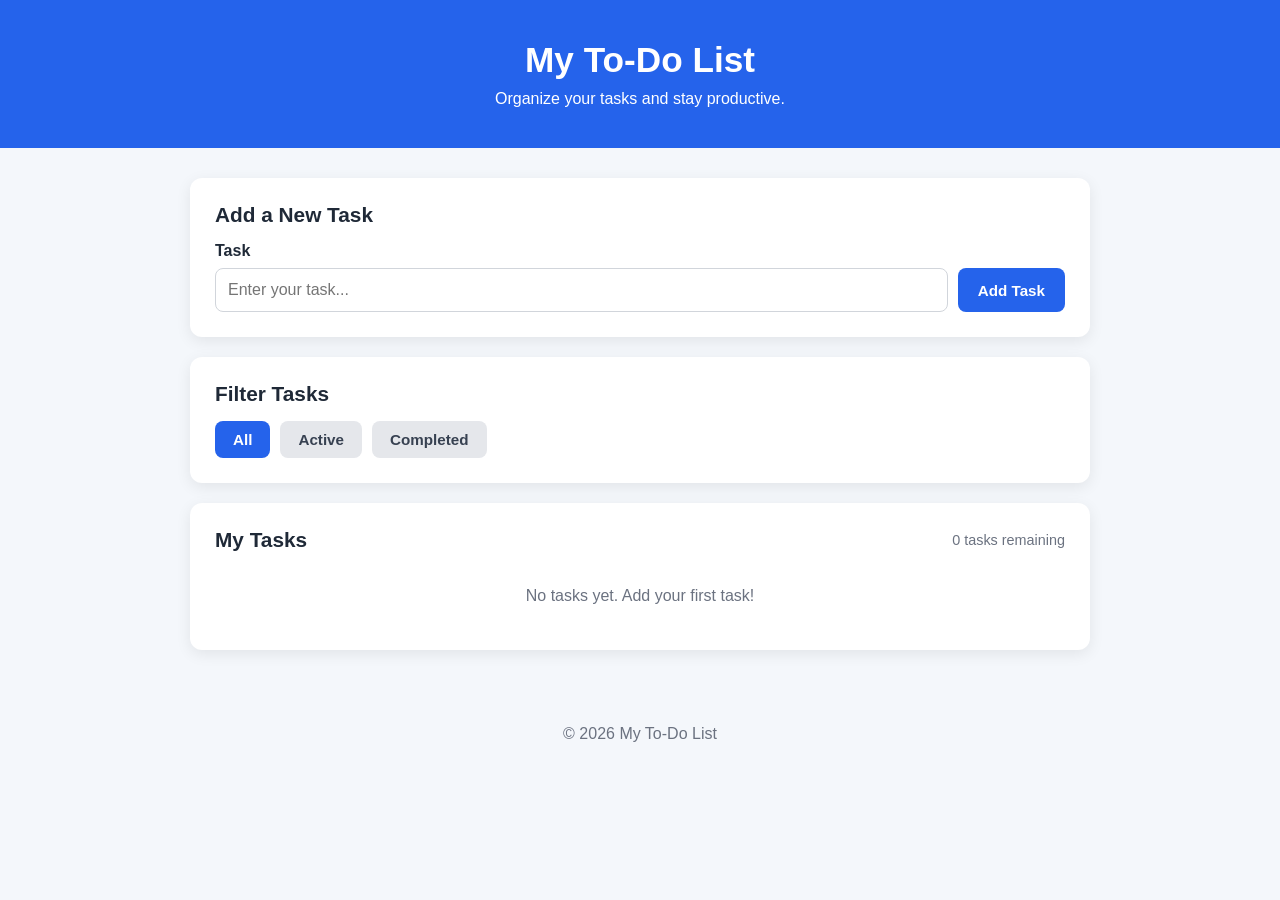
==== commit 372b85ae: "Replace portfolio pages with todo app" ====
--- a/index.html
+++ b/index.html
@@ -3,472 +3,140 @@
 <head>
     <meta charset="UTF-8">
 
-    <meta name="viewport"
-          content="width=device-width, initial-scale=1.0">
+    <meta name="viewport" content="width=device-width, initial-scale=1.0">
 
-    <meta name="description"
-          content="Portfolio of Kabisha Nattudurai, an ECE engineering student and aspiring frontend developer.">
+    <meta
+        name="description"
+        content="Interactive To-Do List with CRUD operations, filtering and local storage."
+    >
 
-    <meta name="keywords"
-          content="Kabisha Nattudurai, frontend developer, web developer, ECE student, HTML, CSS, JavaScript">
-
-    <meta name="author"
-          content="Kabisha Nattudurai">
-
-    <meta name="theme-color"
-          content="#2563eb">
-
-    <title>Kabisha Nattudurai | Frontend Developer</title>
+    <title>My To-Do List</title>
 
     <link rel="stylesheet" href="./css/style.css">
 </head>
 
 <body>
 
-    <!-- Skip Link -->
-    <a class="skip-link" href="#main-content">
-        Skip to main content
-    </a>
-
-    <!-- Header -->
-    <header class="site-header">
-
-        <div class="container header-container">
-
-            <a href="index.html" class="logo" aria-label="Kabisha home">
-                Kabisha<span>.</span>
-            </a>
-
-            <nav class="main-nav" aria-label="Main navigation">
-
-                <ul class="nav-list">
-
-                    <li>
-                        <a href="index.html" class="active">
-                            Home
-                        </a>
-                    </li>
-
-                    <li>
-                        <a href="about.html">
-                            About
-                        </a>
-                    </li>
-
-                    <li>
-                        <a href="projects.html">
-                            Projects
-                        </a>
-                    </li>
-
-                    <li>
-                        <a href="contact.html">
-                            Contact
-                        </a>
-                    </li>
-
-                </ul>
-
-                <!-- Theme Toggle -->
-                <button
-                    type="button"
-                    id="theme-toggle"
-                    class="theme-toggle"
-                    aria-label="Switch to dark mode"
-                    aria-pressed="false">
-
-                    🌙 Dark Mode
-
-                </button>
-
-            </nav>
-
+    <header class="header">
+        <div class="container">
+            <h1>My To-Do List</h1>
+            <p>Organize your tasks and stay productive.</p>
         </div>
-
     </header>
 
 
-    <!-- Main -->
-    <main id="main-content">
+    <main class="container">
 
-        <!-- Hero Section -->
-        <section class="hero" aria-labelledby="hero-title">
+        <!-- Add Task -->
+        <section class="task-input-section" aria-labelledby="add-task-title">
 
-            <div class="container hero-grid">
+            <h2 id="add-task-title">Add a New Task</h2>
 
-                <div class="hero-content">
+            <form id="task-form">
 
-                    <p class="eyebrow">
-                        Hello, I'm
-                    </p>
+                <label for="task-input">
+                    Task
+                </label>
 
-                    <h1 id="hero-title">
-                        Kabisha Nattudurai
-                    </h1>
+                <div class="input-group">
 
-                    <h2>
-                        Aspiring Frontend Developer
-                    </h2>
+                    <input
+                        type="text"
+                        id="task-input"
+                        placeholder="Enter your task..."
+                        autocomplete="off"
+                        required
+                    >
 
-                    <p class="hero-description">
-                        I'm an ECE engineering student passionate about
-                        creating modern, responsive and user-friendly
-                        websites using HTML, CSS, JavaScript and modern
-                        web technologies.
-                    </p>
-
-                    <div class="hero-actions">
-
-                        <a href="projects.html"
-                           class="btn btn-primary">
-                            View My Projects
-                        </a>
-
-                        <a href="contact.html"
-                           class="btn btn-secondary">
-                            Contact Me
-                        </a>
-
-                    </div>
+                    <button type="submit" id="add-task-btn">
+                        Add Task
+                    </button>
 
                 </div>
 
+            </form>
 
-                <div class="hero-card">
+        </section>
 
-                    <div class="profile-circle"
-                         aria-hidden="true">
-                        KN
-                    </div>
 
-                    <p class="hero-card-title">
-                        ECE Engineer
-                    </p>
+        <!-- Filters -->
+        <section class="filter-section" aria-labelledby="filter-title">
 
-                    <p class="hero-card-text">
-                        Building creative digital experiences
-                        through code and design.
-                    </p>
+            <h2 id="filter-title">Filter Tasks</h2>
 
-                </div>
+            <div class="filters">
+
+                <button
+                    type="button"
+                    class="filter-btn active"
+                    data-filter="all"
+                >
+                    All
+                </button>
+
+                <button
+                    type="button"
+                    class="filter-btn"
+                    data-filter="active"
+                >
+                    Active
+                </button>
+
+                <button
+                    type="button"
+                    class="filter-btn"
+                    data-filter="completed"
+                >
+                    Completed
+                </button>
 
             </div>
 
         </section>
 
 
-        <!-- About Preview -->
-        <section class="section about-preview"
-                 aria-labelledby="about-heading">
+        <!-- Tasks -->
+        <section class="tasks-section" aria-labelledby="tasks-title">
 
-            <div class="container">
+            <div class="tasks-header">
 
-                <div class="section-heading">
+                <h2 id="tasks-title">
+                    My Tasks
+                </h2>
 
-                    <p class="eyebrow">
-                        About Me
-                    </p>
-
-                    <h2 id="about-heading">
-                        Turning ideas into digital experiences
-                    </h2>
-
-                    <p>
-                        I enjoy combining technology, creativity and
-                        problem-solving to build websites that are
-                        accessible, responsive and visually engaging.
-                    </p>
-
-                </div>
-
-
-                <div class="about-grid">
-
-                    <article class="info-card">
-
-                        <span class="card-number">
-                            01
-                        </span>
-
-                        <h3>
-                            Engineering
-                        </h3>
-
-                        <p>
-                            Currently pursuing Electronics and
-                            Communication Engineering and developing
-                            strong technical problem-solving skills.
-                        </p>
-
-                    </article>
-
-
-                    <article class="info-card">
-
-                        <span class="card-number">
-                            02
-                        </span>
-
-                        <h3>
-                            Frontend Development
-                        </h3>
-
-                        <p>
-                            Interested in creating responsive interfaces
-                            using HTML, CSS, JavaScript and modern
-                            frontend technologies.
-                        </p>
-
-                    </article>
-
-
-                    <article class="info-card">
-
-                        <span class="card-number">
-                            03
-                        </span>
-
-                        <h3>
-                            Continuous Learning
-                        </h3>
-
-                        <p>
-                            Continuously learning web development,
-                            Python, Git, SEO and new technologies.
-                        </p>
-
-                    </article>
-
-                </div>
+                <span id="task-count">
+                    0 tasks
+                </span>
 
             </div>
 
-        </section>
+            <ul
+                id="task-list"
+                class="task-list"
+                aria-live="polite"
+            ></ul>
 
-
-        <!-- Skills -->
-        <section class="section skills-section"
-                 aria-labelledby="skills-heading">
-
-            <div class="container">
-
-                <div class="section-heading">
-
-                    <p class="eyebrow">
-                        My Skills
-                    </p>
-
-                    <h2 id="skills-heading">
-                        Technologies I Work With
-                    </h2>
-
-                </div>
-
-
-                <div class="skills-grid">
-
-                    <span class="skill">HTML5</span>
-                    <span class="skill">CSS3</span>
-                    <span class="skill">JavaScript</span>
-                    <span class="skill">Python</span>
-                    <span class="skill">C</span>
-                    <span class="skill">C++</span>
-                    <span class="skill">Tailwind CSS</span>
-                    <span class="skill">Git</span>
-                    <span class="skill">GitHub</span>
-                    <span class="skill">Responsive Design</span>
-                    <span class="skill">SEO</span>
-                    <span class="skill">UI/UX</span>
-
-                </div>
-
-            </div>
-
-        </section>
-
-
-        <!-- What I Do -->
-        <section class="section services-section"
-                 aria-labelledby="services-heading">
-
-            <div class="container">
-
-                <div class="section-heading">
-
-                    <p class="eyebrow">
-                        What I Do
-                    </p>
-
-                    <h2 id="services-heading">
-                        My Areas of Interest
-                    </h2>
-
-                </div>
-
-
-                <div class="services-grid">
-
-                    <article class="service-card">
-
-                        <div class="service-icon"
-                             aria-hidden="true">
-                            &lt;/&gt;
-                        </div>
-
-                        <h3>
-                            Web Development
-                        </h3>
-
-                        <p>
-                            Creating responsive and modern websites
-                            using semantic HTML, CSS and JavaScript.
-                        </p>
-
-                    </article>
-
-
-                    <article class="service-card">
-
-                        <div class="service-icon"
-                             aria-hidden="true">
-                            UI
-                        </div>
-
-                        <h3>
-                            UI/UX Design
-                        </h3>
-
-                        <p>
-                            Designing clean interfaces with a focus
-                            on usability, accessibility and responsive
-                            layouts.
-                        </p>
-
-                    </article>
-
-
-                    <article class="service-card">
-
-                        <div class="service-icon"
-                             aria-hidden="true">
-                            SEO
-                        </div>
-
-                        <h3>
-                            SEO
-                        </h3>
-
-                        <p>
-                            Learning how websites can be optimized
-                            for search engines and better visibility.
-                        </p>
-
-                    </article>
-
-                </div>
-
-            </div>
-
-        </section>
-
-
-        <!-- CTA -->
-        <section class="cta-section"
-                 aria-labelledby="cta-heading">
-
-            <div class="container cta-container">
-
-                <div>
-
-                    <p class="eyebrow">
-                        Let's Connect
-                    </p>
-
-                    <h2 id="cta-heading">
-                        Have an idea? Let's build it.
-                    </h2>
-
-                    <p>
-                        I'm always interested in learning,
-                        experimenting and working on creative
-                        technology projects.
-                    </p>
-
-                </div>
-
-                <a href="contact.html"
-                   class="btn btn-primary">
-                    Get In Touch
-                </a>
-
-            </div>
+            <p
+                id="empty-message"
+                class="empty-message"
+            >
+                No tasks yet. Add your first task!
+            </p>
 
         </section>
 
     </main>
 
 
-    <!-- Footer -->
-    <footer class="site-footer">
+    <footer class="footer">
 
-        <div class="container footer-container">
-
-            <div>
-
-                <p class="footer-logo">
-                    Kabisha<span>.</span>
-                </p>
-
-                <p>
-                    Aspiring Frontend Developer & ECE Engineer.
-                </p>
-
-            </div>
-
-
-            <nav aria-label="Footer navigation">
-
-                <ul class="footer-links">
-
-                    <li>
-                        <a href="index.html">
-                            Home
-                        </a>
-                    </li>
-
-                    <li>
-                        <a href="about.html">
-                            About
-                        </a>
-                    </li>
-
-                    <li>
-                        <a href="projects.html">
-                            Projects
-                        </a>
-                    </li>
-
-                    <li>
-                        <a href="contact.html">
-                            Contact
-                        </a>
-                    </li>
-
-                </ul>
-
-            </nav>
-
-
-            <p class="copyright">
-                © 2026 Kabisha Nattudurai. All rights reserved.
-            </p>
-
-        </div>
+        <p>
+            &copy; 2026 My To-Do List
+        </p>
 
     </footer>
 
-
-    <!-- JavaScript -->
+        
     <script src="./js/script.js"></script>
 
 </body>
--- a/css/style.css
+++ b/css/style.css
@@ -1,74 +1,6 @@
-/* =========================================================
-   KABISHA PORTFOLIO
-   Advanced CSS3 & Responsive Architecture
-   ========================================================= */
-
-
-/* =========================================================
-   1. CSS VARIABLES
-   ========================================================= */
-
-:root {
-
-    --bg-color: #ffffff;
-    --surface-color: #f8fafc;
-    --card-color: #ffffff;
-
-    --text-color: #0f172a;
-    --muted-color: #64748b;
-
-    --primary-color: #2563eb;
-    --primary-dark: #1d4ed8;
-
-    --border-color: #e2e8f0;
-
-    --shadow:
-        0 10px 30px rgba(15, 23, 42, 0.08);
-
-    --shadow-hover:
-        0 20px 45px rgba(15, 23, 42, 0.14);
-
-    --radius: 18px;
-    --radius-small: 10px;
-
-    --max-width: 1200px;
-
-    --transition:
-        0.3s ease;
-
-}
-
-
-/* =========================================================
-   DARK THEME
-   ========================================================= */
-
-[data-theme="dark"] {
-
-    --bg-color: #0f172a;
-    --surface-color: #111827;
-    --card-color: #1e293b;
-
-    --text-color: #f8fafc;
-    --muted-color: #cbd5e1;
-
-    --primary-color: #60a5fa;
-    --primary-dark: #93c5fd;
-
-    --border-color: #334155;
-
-    --shadow:
-        0 10px 30px rgba(0, 0, 0, 0.3);
-
-    --shadow-hover:
-        0 20px 45px rgba(0, 0, 0, 0.45);
-
-}
-
-
-/* =========================================================
-   2. RESET
-   ========================================================= */
+/* =========================
+   RESET
+========================= */
 
 * {
     margin: 0;
@@ -77,1457 +9,346 @@
 }
 
 
-html {
-    scroll-behavior: smooth;
-}
-
+/* =========================
+   BODY
+========================= */
 
 body {
-
-    font-family:
-        Inter,
-        system-ui,
-        -apple-system,
-        BlinkMacSystemFont,
-        "Segoe UI",
-        sans-serif;
-
-    background-color: var(--bg-color);
-    color: var(--text-color);
-
-    line-height: 1.7;
-
-    transition:
-        background-color var(--transition),
-        color var(--transition);
-
-}
-
-
-/* =========================================================
-   3. GLOBAL ELEMENTS
-   ========================================================= */
-
-img {
-    max-width: 100%;
+    font-family: Arial, sans-serif;
+    background: #f4f7fb;
+    color: #1f2937;
+    min-height: 100vh;
+}
+
+
+/* =========================
+   CONTAINER
+========================= */
+
+.container {
+    width: 90%;
+    max-width: 900px;
+    margin: auto;
+}
+
+
+/* =========================
+   HEADER
+========================= */
+
+.header {
+    background: #2563eb;
+    color: white;
+    text-align: center;
+    padding: 40px 20px;
+}
+
+.header h1 {
+    font-size: 2.2rem;
+    margin-bottom: 10px;
+}
+
+.header p {
+    font-size: 1rem;
+}
+
+
+/* =========================
+   MAIN
+========================= */
+
+main {
+    padding: 30px 0;
+}
+
+
+/* =========================
+   SECTIONS
+========================= */
+
+.task-input-section,
+.filter-section,
+.tasks-section {
+    background: white;
+    padding: 25px;
+    margin-bottom: 20px;
+    border-radius: 12px;
+    box-shadow: 0 4px 15px rgba(0, 0, 0, 0.08);
+}
+
+h2 {
+    margin-bottom: 15px;
+    font-size: 1.3rem;
+}
+
+
+/* =========================
+   INPUT
+========================= */
+
+label {
     display: block;
-}
-
-
-a {
-    color: inherit;
-    text-decoration: none;
-}
-
-
-button,
-a {
-    -webkit-tap-highlight-color: transparent;
-}
-
+    margin-bottom: 8px;
+    font-weight: bold;
+}
+
+.input-group {
+    display: flex;
+    gap: 10px;
+}
+
+#task-input {
+    flex: 1;
+    padding: 12px;
+
+    border: 1px solid #d1d5db;
+    border-radius: 8px;
+
+    font-size: 1rem;
+}
+
+#task-input:focus {
+    outline: 2px solid #2563eb;
+    border-color: #2563eb;
+}
+
+
+/* =========================
+   BUTTONS
+========================= */
 
 button {
-    font: inherit;
-}
-
-
-ul {
+    border: none;
+    cursor: pointer;
+    font-size: 0.95rem;
+    font-weight: bold;
+}
+
+
+/* ADD BUTTON */
+
+#add-task-btn {
+    background: #2563eb;
+    color: white;
+
+    padding: 12px 20px;
+    border-radius: 8px;
+}
+
+#add-task-btn:hover {
+    background: #1d4ed8;
+}
+
+
+/* =========================
+   FILTERS
+========================= */
+
+.filters {
+    display: flex;
+    gap: 10px;
+    flex-wrap: wrap;
+}
+
+.filter-btn {
+    padding: 10px 18px;
+
+    border-radius: 8px;
+
+    background: #e5e7eb;
+    color: #374151;
+}
+
+.filter-btn:hover {
+    background: #d1d5db;
+}
+
+.filter-btn.active {
+    background: #2563eb;
+    color: white;
+}
+
+
+/* =========================
+   TASK HEADER
+========================= */
+
+.tasks-header {
+    display: flex;
+    justify-content: space-between;
+    align-items: center;
+
+    margin-bottom: 15px;
+}
+
+.tasks-header h2 {
+    margin-bottom: 0;
+}
+
+#task-count {
+    color: #6b7280;
+    font-size: 0.9rem;
+}
+
+
+/* =========================
+   TASK LIST
+========================= */
+
+.task-list {
     list-style: none;
-}
-
-
-p {
-    color: var(--muted-color);
-}
-
-
-/* =========================================================
-   4. CONTAINER
-   ========================================================= */
-
-.container {
-
-    width: min(
-        100% - 2rem,
-        var(--max-width)
-    );
-
-    margin-inline: auto;
-
-}
-
-
-/* =========================================================
-   5. ACCESSIBILITY
-   ========================================================= */
-
-.skip-link {
-
-    position: fixed;
-
-    top: -100px;
-    left: 1rem;
-
-    z-index: 9999;
-
-    background: var(--primary-color);
-    color: #ffffff;
-
-    padding: 0.75rem 1rem;
-
-    border-radius: var(--radius-small);
-
-    transition: top 0.2s ease;
-
-}
-
-
-.skip-link:focus {
-    top: 1rem;
-}
-
-
-:focus-visible {
-
-    outline:
-        3px solid var(--primary-color);
-
-    outline-offset: 4px;
-
-}
-
-
-/* =========================================================
-   6. HEADER
-   ========================================================= */
-
-.site-header {
-
-    position: sticky;
-
-    top: 0;
-
-    z-index: 1000;
-
-    background-color: var(--bg-color);
-
-    border-bottom:
-        1px solid var(--border-color);
-
-    transition:
-        background-color var(--transition);
-
-}
-
-
-.header-container {
-
-    min-height: 72px;
-
-    display: flex;
-
+
+    display: flex;
+    flex-direction: column;
+
+    gap: 10px;
+}
+
+
+/* =========================
+   TASK ITEM
+========================= */
+
+.task-item {
+    display: flex;
     align-items: center;
 
-    justify-content: space-between;
-
-    gap: 1rem;
-
-}
-
-
-.logo {
-
-    font-size: 1.6rem;
-
-    font-weight: 800;
-
-    letter-spacing: -0.04em;
-
-}
-
-
-.logo span,
-.footer-logo span {
-
-    color: var(--primary-color);
-
-}
-
-
-.main-nav {
-
-    display: flex;
-
-    align-items: center;
-
-    gap: 1rem;
-
-}
-
-
-.nav-list {
-
-    display: flex;
-
-    align-items: center;
-
-    gap: 1.2rem;
-
-}
-
-
-.nav-list a {
-
-    position: relative;
-
-    color: var(--muted-color);
-
-    font-size: 0.95rem;
-
-    font-weight: 600;
-
-    transition:
-        color var(--transition);
-
-}
-
-
-.nav-list a:hover,
-.nav-list a.active {
-
-    color: var(--primary-color);
-
-}
-
-
-.nav-list a::after {
-
-    content: "";
-
-    position: absolute;
-
-    left: 0;
-    bottom: -6px;
-
-    width: 0;
-    height: 2px;
-
-    background: var(--primary-color);
-
-    transition:
-        width var(--transition);
-
-}
-
-
-.nav-list a:hover::after,
-.nav-list a.active::after {
-
-    width: 100%;
-
-}
-
-
-/* =========================================================
-   7. THEME BUTTON
-   ========================================================= */
-
-.theme-toggle {
-
-    border:
-        1px solid var(--border-color);
-
-    background:
-        var(--card-color);
-
-    color:
-        var(--text-color);
-
-    padding:
-        0.55rem 0.8rem;
-
-    border-radius:
-        var(--radius-small);
+    gap: 12px;
+
+    padding: 15px;
+
+    border: 1px solid #e5e7eb;
+    border-radius: 8px;
+
+    background: #f9fafb;
+}
+
+.task-item.completed {
+    background: #ecfdf5;
+}
+
+
+/* CHECKBOX */
+
+.task-checkbox {
+    width: 18px;
+    height: 18px;
 
     cursor: pointer;
-
-    font-size: 0.85rem;
-
-    font-weight: 600;
-
-    transition:
-        background-color var(--transition),
-        color var(--transition),
-        border-color var(--transition),
-        transform var(--transition);
-
-}
-
-
-.theme-toggle:hover {
-
-    transform: translateY(-2px);
-
-    border-color:
-        var(--primary-color);
-
-    color:
-        var(--primary-color);
-
-}
-
-
-/* =========================================================
-   8. HERO
-   ========================================================= */
-
-.hero {
-
-    min-height:
-        calc(100vh - 72px);
-
-    display: flex;
-
-    align-items: center;
-
-    padding:
-        5rem 0;
-
-    background:
-        radial-gradient(
-            circle at top right,
-            rgba(37, 99, 235, 0.12),
-            transparent 35%
-        );
-
-}
-
-
-.hero-grid {
-
-    display: grid;
-
-    gap: 3rem;
-
-}
-
-
-.hero-content {
-
-    max-width: 720px;
-
-}
-
-
-.eyebrow {
-
-    color: var(--primary-color);
-
-    text-transform: uppercase;
-
-    letter-spacing: 0.14em;
-
-    font-size: 0.78rem;
-
-    font-weight: 800;
-
-    margin-bottom: 0.75rem;
-
-}
-
-
-.hero h1 {
-
-    font-size:
-        clamp(2.5rem, 8vw, 5.5rem);
-
-    line-height: 1;
-
-    letter-spacing: -0.06em;
-
-    margin-bottom: 1rem;
-
-}
-
-
-.hero h2 {
-
-    color: var(--primary-color);
-
-    font-size:
-        clamp(1.3rem, 3vw, 2rem);
-
-    margin-bottom: 1.5rem;
-
-}
-
-
-.hero-description {
-
-    max-width: 650px;
-
-    font-size:
-        clamp(1rem, 2vw, 1.15rem);
-
-    margin-bottom: 2rem;
-
-}
-
-
-.hero-actions {
-
-    display: flex;
-
-    flex-wrap: wrap;
-
-    gap: 1rem;
-
-}
-
-
-/* =========================================================
-   9. BUTTONS
-   ========================================================= */
-
-.btn {
-
-    display: inline-flex;
-
-    align-items: center;
-
-    justify-content: center;
-
-    min-height: 48px;
-
-    padding:
-        0.75rem 1.2rem;
-
-    border-radius:
-        var(--radius-small);
-
-    font-weight: 700;
-
-    border:
-        1px solid transparent;
-
-    transition:
-        transform var(--transition),
-        background-color var(--transition),
-        color var(--transition),
-        border-color var(--transition),
-        box-shadow var(--transition);
-
-}
-
-
-.btn:hover {
-
-    transform:
-        translateY(-3px);
-
-}
-
-
-.btn-primary {
-
-    background:
-        var(--primary-color);
-
-    color:
-        #ffffff;
-
-    box-shadow:
-        0 10px 25px
-        rgba(37, 99, 235, 0.2);
-
-}
-
-
-.btn-primary:hover {
-
-    background:
-        var(--primary-dark);
-
-}
-
-
-.btn-secondary {
-
-    border-color:
-        var(--border-color);
-
-    background:
-        var(--card-color);
-
-    color:
-        var(--text-color);
-
-}
-
-
-.btn-secondary:hover {
-
-    border-color:
-        var(--primary-color);
-
-    color:
-        var(--primary-color);
-
-}
-
-
-/* =========================================================
-   10. HERO CARD
-   ========================================================= */
-
-.hero-card {
-
-    min-height: 350px;
-
-    display: flex;
-
-    flex-direction: column;
-
-    align-items: center;
-
-    justify-content: center;
-
+}
+
+
+/* TASK TEXT */
+
+.task-text {
+    flex: 1;
+
+    word-break: break-word;
+}
+
+.task-item.completed .task-text {
+    text-decoration: line-through;
+    color: #6b7280;
+}
+
+
+/* =========================
+   TASK ACTIONS
+========================= */
+
+.task-actions {
+    display: flex;
+    gap: 6px;
+}
+
+.edit-btn,
+.delete-btn {
+    padding: 7px 10px;
+
+    border-radius: 6px;
+
+    color: white;
+}
+
+.edit-btn {
+    background: #f59e0b;
+}
+
+.delete-btn {
+    background: #ef4444;
+}
+
+.edit-btn:hover {
+    background: #d97706;
+}
+
+.delete-btn:hover {
+    background: #dc2626;
+}
+
+
+/* =========================
+   EMPTY MESSAGE
+========================= */
+
+.empty-message {
     text-align: center;
 
-    padding: 2rem;
-
-    border:
-        1px solid var(--border-color);
-
-    border-radius:
-        var(--radius);
-
-    background:
-        var(--card-color);
-
-    box-shadow:
-        var(--shadow);
-
-}
-
-
-.profile-circle {
-
-    width: 150px;
-    height: 150px;
-
-    display: grid;
-
-    place-items: center;
-
-    margin-bottom: 1.5rem;
-
-    border-radius: 50%;
-
-    background:
-        linear-gradient(
-            135deg,
-            var(--primary-color),
-            var(--primary-dark)
-        );
-
-    color: #ffffff;
-
-    font-size: 3rem;
-
-    font-weight: 800;
-
-    box-shadow:
-        0 20px 50px
-        rgba(37, 99, 235, 0.25);
-
-}
-
-
-.hero-card-title {
-
-    color: var(--text-color);
-
-    font-size: 1.3rem;
-
-    font-weight: 800;
-
-    margin-bottom: 0.5rem;
-
-}
-
-
-/* =========================================================
-   11. SECTIONS
-   ========================================================= */
-
-.section {
-
-    padding:
-        5rem 0;
-
-}
-
-
-.about-preview,
-.services-section {
-
-    background:
-        var(--surface-color);
-
-}
-
-
-.section-heading {
-
-    max-width: 720px;
-
-    margin-bottom: 3rem;
-
-}
-
-
-.section-heading h2 {
-
-    font-size:
-        clamp(2rem, 5vw, 3.2rem);
-
-    line-height: 1.1;
-
-    letter-spacing: -0.04em;
-
-    margin-bottom: 1rem;
-
-}
-
-
-/* =========================================================
-   12. ABOUT GRID
-   ========================================================= */
-
-.about-grid {
-
-    display: grid;
-
-    grid-template-columns:
-        repeat(1, minmax(0, 1fr));
-
-    gap: 1.25rem;
-
-}
-
-
-.info-card {
-
-    position: relative;
-
-    padding: 2rem;
-
-    background:
-        var(--card-color);
-
-    border:
-        1px solid var(--border-color);
-
-    border-radius:
-        var(--radius);
-
-    box-shadow:
-        var(--shadow);
-
-    transition:
-        transform var(--transition),
-        box-shadow var(--transition),
-        border-color var(--transition);
-
-}
-
-
-.info-card:hover {
-
-    transform:
-        translateY(-7px);
-
-    box-shadow:
-        var(--shadow-hover);
-
-    border-color:
-        var(--primary-color);
-
-}
-
-
-.card-number {
-
-    display: inline-block;
-
-    color: var(--primary-color);
-
-    font-size: 0.85rem;
-
-    font-weight: 800;
-
-    margin-bottom: 1rem;
-
-}
-
-
-.info-card h3 {
-
-    font-size: 1.3rem;
-
-    margin-bottom: 0.75rem;
-
-}
-
-
-/* =========================================================
-   13. SKILLS
-   ========================================================= */
-
-.skills-grid {
-
-    display: flex;
-
-    flex-wrap: wrap;
-
-    gap: 0.8rem;
-
-}
-
-
-.skill {
-
-    padding:
-        0.7rem 1rem;
-
-    border:
-        1px solid var(--border-color);
-
-    border-radius:
-        999px;
-
-    background:
-        var(--card-color);
-
-    color:
-        var(--text-color);
-
-    font-weight: 600;
-
-    transition:
-        transform var(--transition),
-        border-color var(--transition),
-        color var(--transition);
-
-}
-
-
-.skill:hover {
-
-    transform:
-        translateY(-3px);
-
-    border-color:
-        var(--primary-color);
-
-    color:
-        var(--primary-color);
-
-}
-
-
-/* =========================================================
-   14. SERVICES GRID
-   ========================================================= */
-
-.services-grid {
-
-    display: grid;
-
-    grid-template-columns:
-        repeat(1, minmax(0, 1fr));
-
-    gap: 1.25rem;
-
-}
-
-
-.service-card {
-
-    padding: 2rem;
-
-    background:
-        var(--card-color);
-
-    border:
-        1px solid var(--border-color);
-
-    border-radius:
-        var(--radius);
-
-    box-shadow:
-        var(--shadow);
-
-    transition:
-        transform var(--transition),
-        box-shadow var(--transition);
-
-}
-
-
-.service-card:hover {
-
-    transform:
-        translateY(-7px);
-
-    box-shadow:
-        var(--shadow-hover);
-
-}
-
-
-.service-icon {
-
-    width: 55px;
-    height: 55px;
-
-    display: grid;
-
-    place-items: center;
-
-    margin-bottom: 1.2rem;
-
-    border-radius:
-        var(--radius-small);
-
-    background:
-        rgba(37, 99, 235, 0.1);
-
-    color:
-        var(--primary-color);
-
-    font-weight: 800;
-
-}
-
-
-.service-card h3 {
-
-    margin-bottom: 0.7rem;
-
-    font-size: 1.3rem;
-
-}
-
-
-/* =========================================================
-   15. CTA
-   ========================================================= */
-
-.cta-section {
-
-    padding:
-        4rem 0;
-
-}
-
-
-.cta-container {
-
-    display: flex;
-
-    flex-direction: column;
-
-    gap: 2rem;
-
-    padding:
-        2rem;
-
-    border:
-        1px solid var(--border-color);
-
-    border-radius:
-        var(--radius);
-
-    background:
-        var(--card-color);
-
-    box-shadow:
-        var(--shadow);
-
-}
-
-
-.cta-container h2 {
-
-    font-size:
-        clamp(1.8rem, 4vw, 2.8rem);
-
-    line-height: 1.1;
-
-    margin-bottom: 0.75rem;
-
-}
-
-
-/* =========================================================
-   16. FOOTER
-   ========================================================= */
-
-.site-footer {
-
-    border-top:
-        1px solid var(--border-color);
-
-    background:
-        var(--surface-color);
-
-    padding:
-        3rem 0;
-
-}
-
-
-.footer-container {
-
-    display: grid;
-
-    gap: 1.5rem;
-
-}
-
-
-.footer-logo {
-
-    color:
-        var(--text-color);
-
-    font-size: 1.4rem;
-
-    font-weight: 800;
-
-    margin-bottom: 0.4rem;
-
-}
-
-
-.footer-links {
-
-    display: flex;
-
-    flex-wrap: wrap;
-
-    gap: 1rem;
-
-}
-
-
-.footer-links a {
-
-    color:
-        var(--muted-color);
-
-    font-weight: 600;
-
-}
-
-
-.footer-links a:hover {
-
-    color:
-        var(--primary-color);
-
-}
-
-
-.copyright {
-
-    font-size:
-        0.9rem;
-
-}
-
-
-/* =========================================================
-   17. TABLET
-   ========================================================= */
-
-@media (min-width: 768px) {
-
-    .container {
-
-        width: min(
-            100% - 4rem,
-            var(--max-width)
-        );
-
-    }
-
-
-    .hero-grid {
-
-        grid-template-columns:
-            1.3fr 0.7fr;
-
-        align-items: center;
-
-    }
-
-
-    .about-grid {
-
-        grid-template-columns:
-            repeat(3, minmax(0, 1fr));
-
-    }
-
-
-    .services-grid {
-
-        grid-template-columns:
-            repeat(3, minmax(0, 1fr));
-
-    }
-
-
-    .cta-container {
-
-        flex-direction: row;
-
-        align-items: center;
-
-        justify-content: space-between;
-
-    }
-
-
-    .footer-container {
-
-        grid-template-columns:
-            1fr auto;
-
-        align-items: center;
-
-    }
-
-
-    .copyright {
-
-        grid-column:
-            1 / -1;
-
-    }
-
-}
-
-
-/* =========================================================
-   18. DESKTOP
-   ========================================================= */
-
-@media (min-width: 1024px) {
-
-    .header-container {
-
-        min-height: 80px;
-
-    }
-
-
-    .hero {
-
-        min-height:
-            calc(100vh - 80px);
-
-        padding:
-            6rem 0;
-
-    }
-
-
-    .hero-card {
-
-        min-height: 430px;
-
-    }
-
-
-    .section {
-
-        padding:
-            7rem 0;
-
-    }
-
-}
-
-
-/* =========================================================
-   19. LARGE DESKTOP
-   ========================================================= */
-
-@media (min-width: 1400px) {
-
-    .hero h1 {
-
-        font-size:
-            6rem;
-
-    }
-
-
-    .hero-description {
-
-        font-size:
-            1.2rem;
-
-    }
-
-}
-
-
-/* =========================================================
-   20. MOBILE NAVIGATION
-   ========================================================= */
-
-@media (max-width: 767px) {
-
-    .header-container {
-
+    color: #6b7280;
+
+    padding: 20px;
+}
+
+
+/* =========================
+   FOOTER
+========================= */
+
+.footer {
+    text-align: center;
+
+    padding: 25px;
+
+    color: #6b7280;
+}
+
+
+/* =========================
+   RESPONSIVE
+========================= */
+
+@media (max-width: 600px) {
+
+    .header h1 {
+        font-size: 1.8rem;
+    }
+
+    .input-group {
         flex-direction: column;
-
-        padding:
-            1rem 0;
-
-    }
-
-
-    .main-nav {
-
+    }
+
+    #add-task-btn {
         width: 100%;
-
+    }
+
+    .tasks-header {
+        align-items: flex-start;
+        gap: 10px;
+
+        flex-direction: column;
+    }
+
+    .task-item {
+        align-items: flex-start;
         flex-wrap: wrap;
-
-        justify-content: center;
-
-    }
-
-
-    .nav-list {
-
-        flex-wrap: wrap;
-
-        justify-content: center;
-
-        gap: 0.8rem 1rem;
-
-    }
-
-
-    .theme-toggle {
-
-        margin-top: 0.25rem;
-
-    }
-
-
-    .hero {
-
-        padding:
-            4rem 0;
-
-    }
-
-
-    .hero-card {
-
-        min-height: 280px;
-
-    }
-
-}
-
-
-/* =========================================================
-   21. REDUCED MOTION
-   ========================================================= */
-
-@media (prefers-reduced-motion: reduce) {
-
-    html {
-        scroll-behavior: auto;
-    }
-
-
-    *,
-    *::before,
-    *::after {
-
-        transition-duration:
-            0.01ms !important;
-
-        animation-duration:
-            0.01ms !important;
-
-        animation-iteration-count:
-            1 !important;
-
-    }
-
-}
-/* =====================================================
-   INNER PAGES
-   ===================================================== */
-
-.page-hero {
-    padding: 5rem 0 3rem;
-    text-align: center;
-    background:
-        radial-gradient(
-            circle at top,
-            rgba(37, 99, 235, 0.10),
-            transparent 50%
-        );
-}
-
-.page-hero h1 {
-    font-size: clamp(2.4rem, 6vw, 4.5rem);
-    line-height: 1.1;
-    letter-spacing: -0.05em;
-    margin-bottom: 1rem;
-}
-
-.page-hero > .container > p:last-child {
-    max-width: 700px;
-    margin-inline: auto;
-}
-
-.page-content {
-    padding: 4rem 0 6rem;
-}
-
-.content-wrapper {
-    max-width: 1000px;
-    margin-inline: auto;
-}
-
-.content-card {
-    padding: 2rem;
-    margin-bottom: 2rem;
-    background: var(--card-color);
-    border: 1px solid var(--border-color);
-    border-radius: var(--radius);
-    box-shadow: var(--shadow);
-}
-
-.content-card h2 {
-    margin-bottom: 1rem;
-    line-height: 1.2;
-}
-
-.content-card p {
-    margin-bottom: 1rem;
-}
-
-
-/* About Cards */
-
-.cards-grid {
-    display: grid;
-    grid-template-columns: 1fr;
-    gap: 1.5rem;
-    margin-bottom: 2rem;
-}
-
-.cards-grid .info-card {
-    height: 100%;
-}
-
-
-/* Projects */
-
-.project-grid {
-    display: grid;
-    grid-template-columns: 1fr;
-    gap: 1.5rem;
-}
-
-.project-card {
-    height: 100%;
-    padding: 2rem;
-    background: var(--card-color);
-    border: 1px solid var(--border-color);
-    border-radius: var(--radius);
-    box-shadow: var(--shadow);
-    transition:
-        transform var(--transition),
-        box-shadow var(--transition),
-        border-color var(--transition);
-}
-
-.project-card:hover {
-    transform: translateY(-7px);
-    box-shadow: var(--shadow-hover);
-    border-color: var(--primary-color);
-}
-
-.project-card h2 {
-    margin-bottom: 1rem;
-    line-height: 1.2;
-}
-
-.project-card p {
-    margin-bottom: 1.5rem;
-}
-
-.project-tags {
-    display: flex;
-    flex-wrap: wrap;
-    gap: 0.5rem;
-}
-
-.project-tag {
-    padding: 0.4rem 0.7rem;
-    border-radius: 999px;
-    background: rgba(37, 99, 235, 0.10);
-    color: var(--primary-color);
-    font-size: 0.8rem;
-    font-weight: 700;
-}
-
-
-/* Contact */
-
-.contact-layout {
-    display: grid;
-    grid-template-columns: 1fr;
-    gap: 2rem;
-    max-width: 1100px;
-    margin-inline: auto;
-}
-
-.contact-info {
-    padding: 2rem;
-}
-
-.contact-info h2 {
-    font-size: clamp(2rem, 5vw, 3rem);
-    line-height: 1.1;
-    margin-bottom: 1rem;
-}
-
-.contact-details {
-    display: grid;
-    gap: 1rem;
-    margin-top: 2rem;
-}
-
-.contact-item {
-    display: flex;
-    align-items: flex-start;
-    gap: 1rem;
-}
-
-.contact-icon {
-    flex-shrink: 0;
-    width: 48px;
-    height: 48px;
-    display: grid;
-    place-items: center;
-    border-radius: var(--radius-small);
-    background: rgba(37, 99, 235, 0.10);
-    color: var(--primary-color);
-}
-
-.contact-item h3 {
-    margin-bottom: 0.2rem;
-}
-
-.contact-form-card {
-    padding: 2rem;
-    background: var(--card-color);
-    border: 1px solid var(--border-color);
-    border-radius: var(--radius);
-    box-shadow: var(--shadow);
-}
-
-.contact-form {
-    display: grid;
-    gap: 1.25rem;
-}
-
-.form-group {
-    display: grid;
-    gap: 0.5rem;
-}
-
-.form-group label {
-    color: var(--text-color);
-    font-weight: 700;
-}
-
-.form-group input,
-.form-group textarea {
-    width: 100%;
-    padding: 0.9rem 1rem;
-    border: 1px solid var(--border-color);
-    border-radius: var(--radius-small);
-    background: var(--bg-color);
-    color: var(--text-color);
-    font: inherit;
-    transition:
-        border-color var(--transition),
-        box-shadow var(--transition);
-}
-
-.form-group textarea {
-    min-height: 160px;
-    resize: vertical;
-}
-
-.form-group input::placeholder,
-.form-group textarea::placeholder {
-    color: var(--muted-color);
-}
-
-.form-group input:focus,
-.form-group textarea:focus {
-    border-color: var(--primary-color);
-    outline: none;
-    box-shadow:
-        0 0 0 3px rgba(37, 99, 235, 0.12);
-}
-
-
-/* Desktop */
-
-@media (min-width: 768px) {
-
-    .cards-grid {
-        grid-template-columns:
-            repeat(3, minmax(0, 1fr));
-    }
-
-    .project-grid {
-        grid-template-columns:
-            repeat(2, minmax(0, 1fr));
-    }
-
-    .contact-layout {
-        grid-template-columns:
-            0.9fr 1.1fr;
-        align-items: start;
-    }
-
-}
-
-
-@media (min-width: 1024px) {
-
-    .project-grid {
-        grid-template-columns:
-            repeat(3, minmax(0, 1fr));
-    }
-
+    }
+
+    .task-actions {
+        width: 100%;
+    }
+
+    .edit-btn,
+    .delete-btn {
+        flex: 1;
+    }
 }
